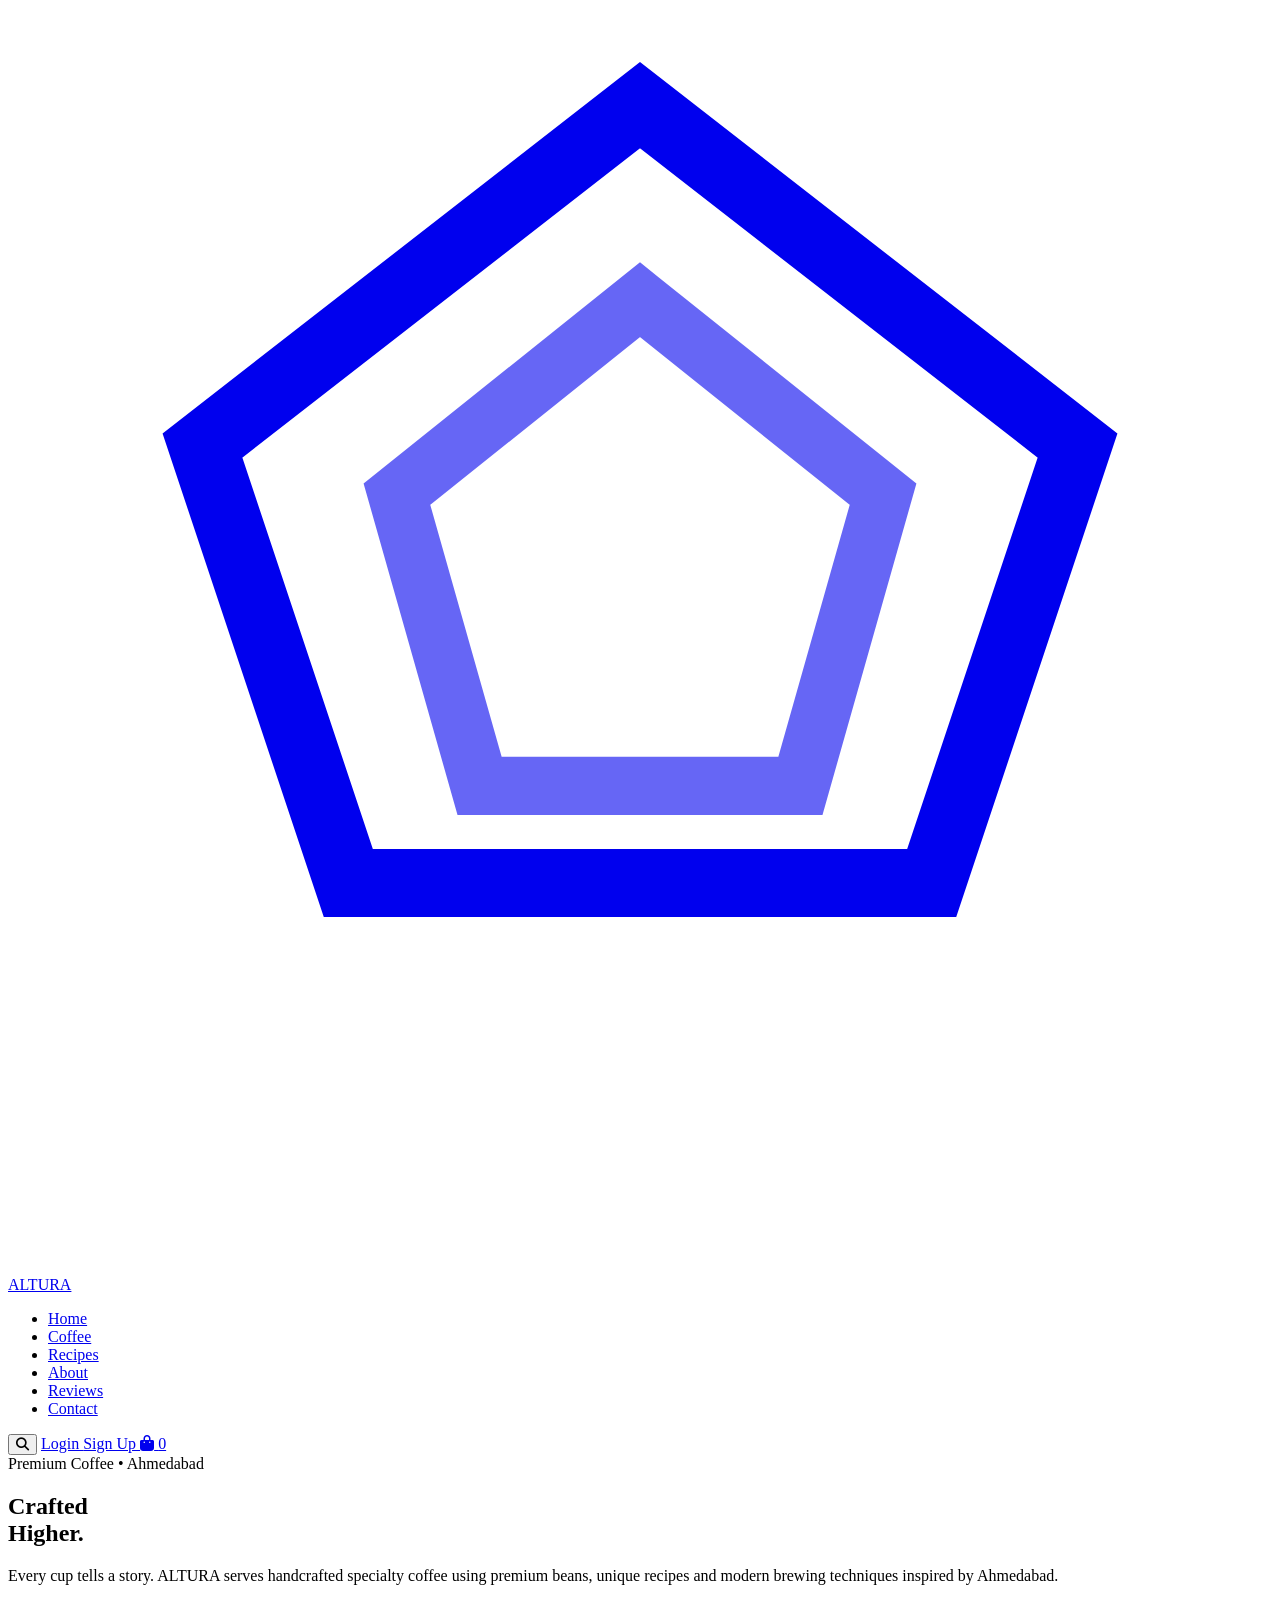
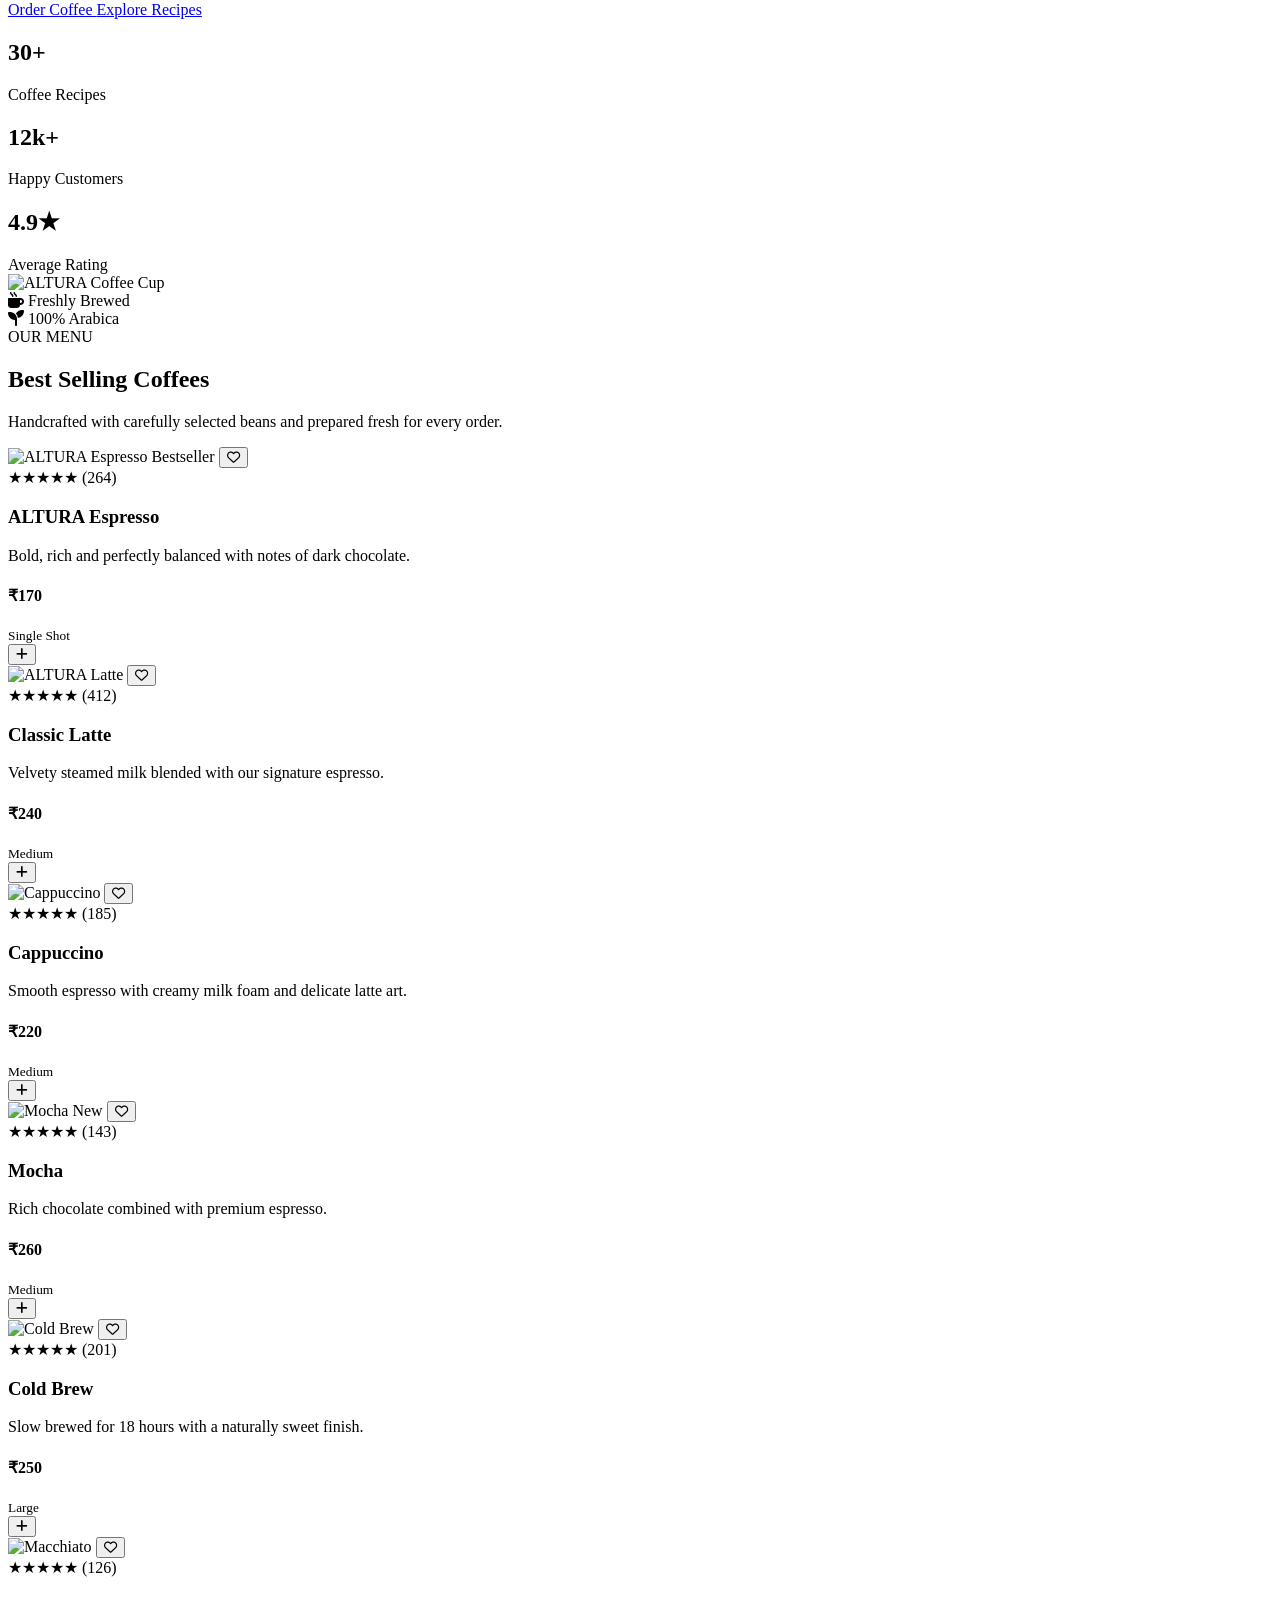
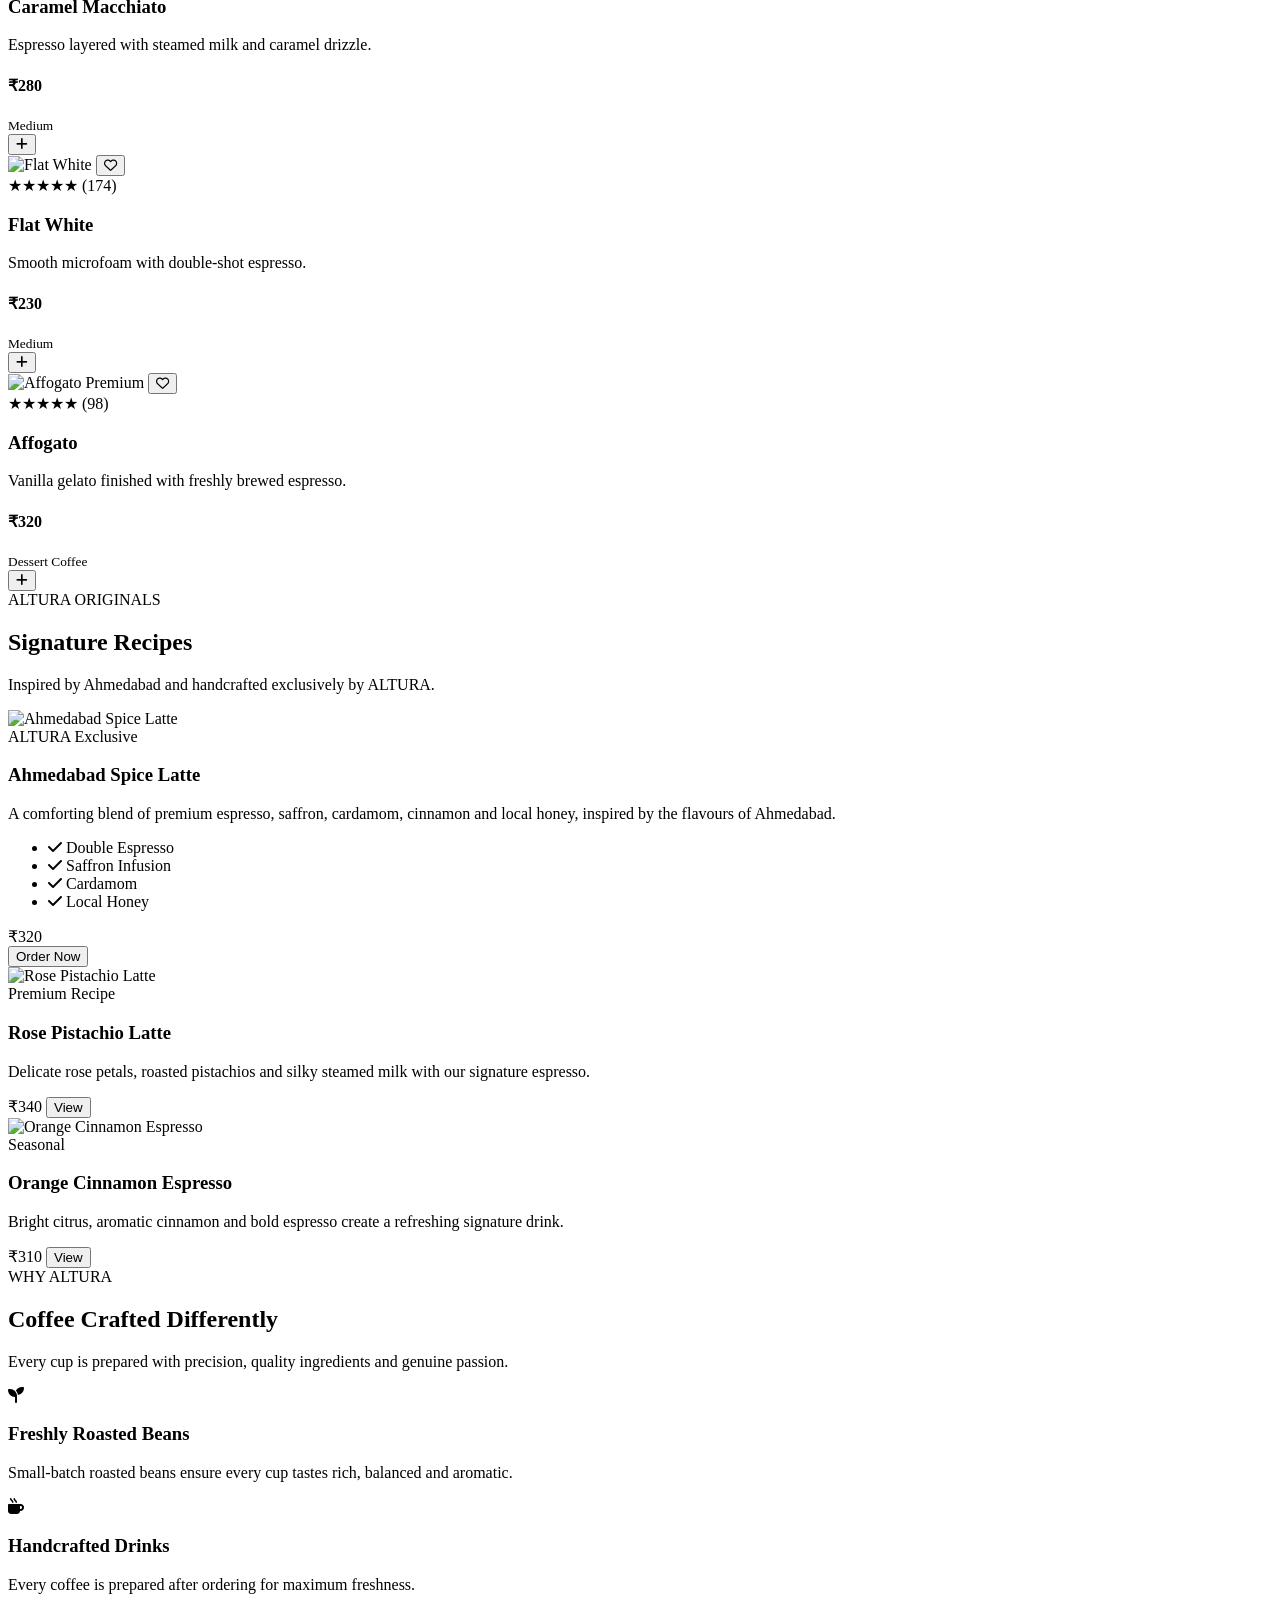
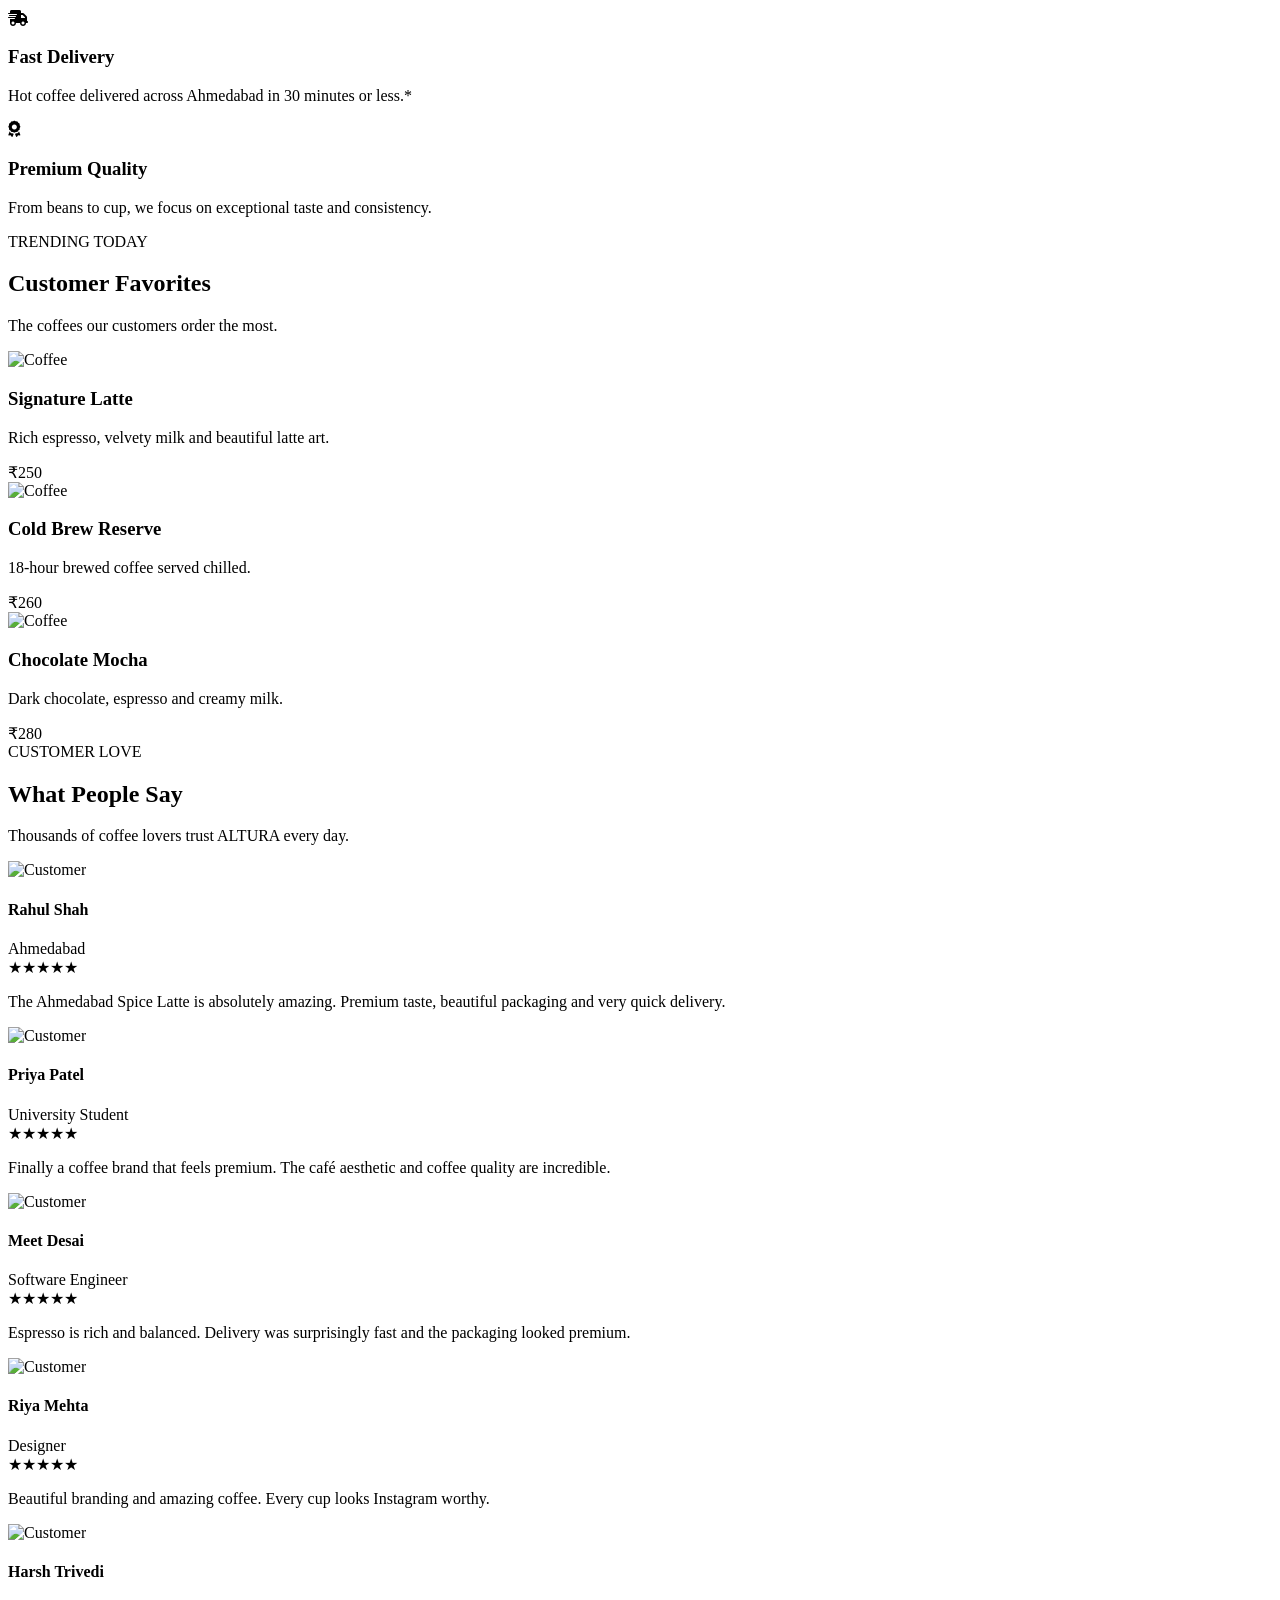
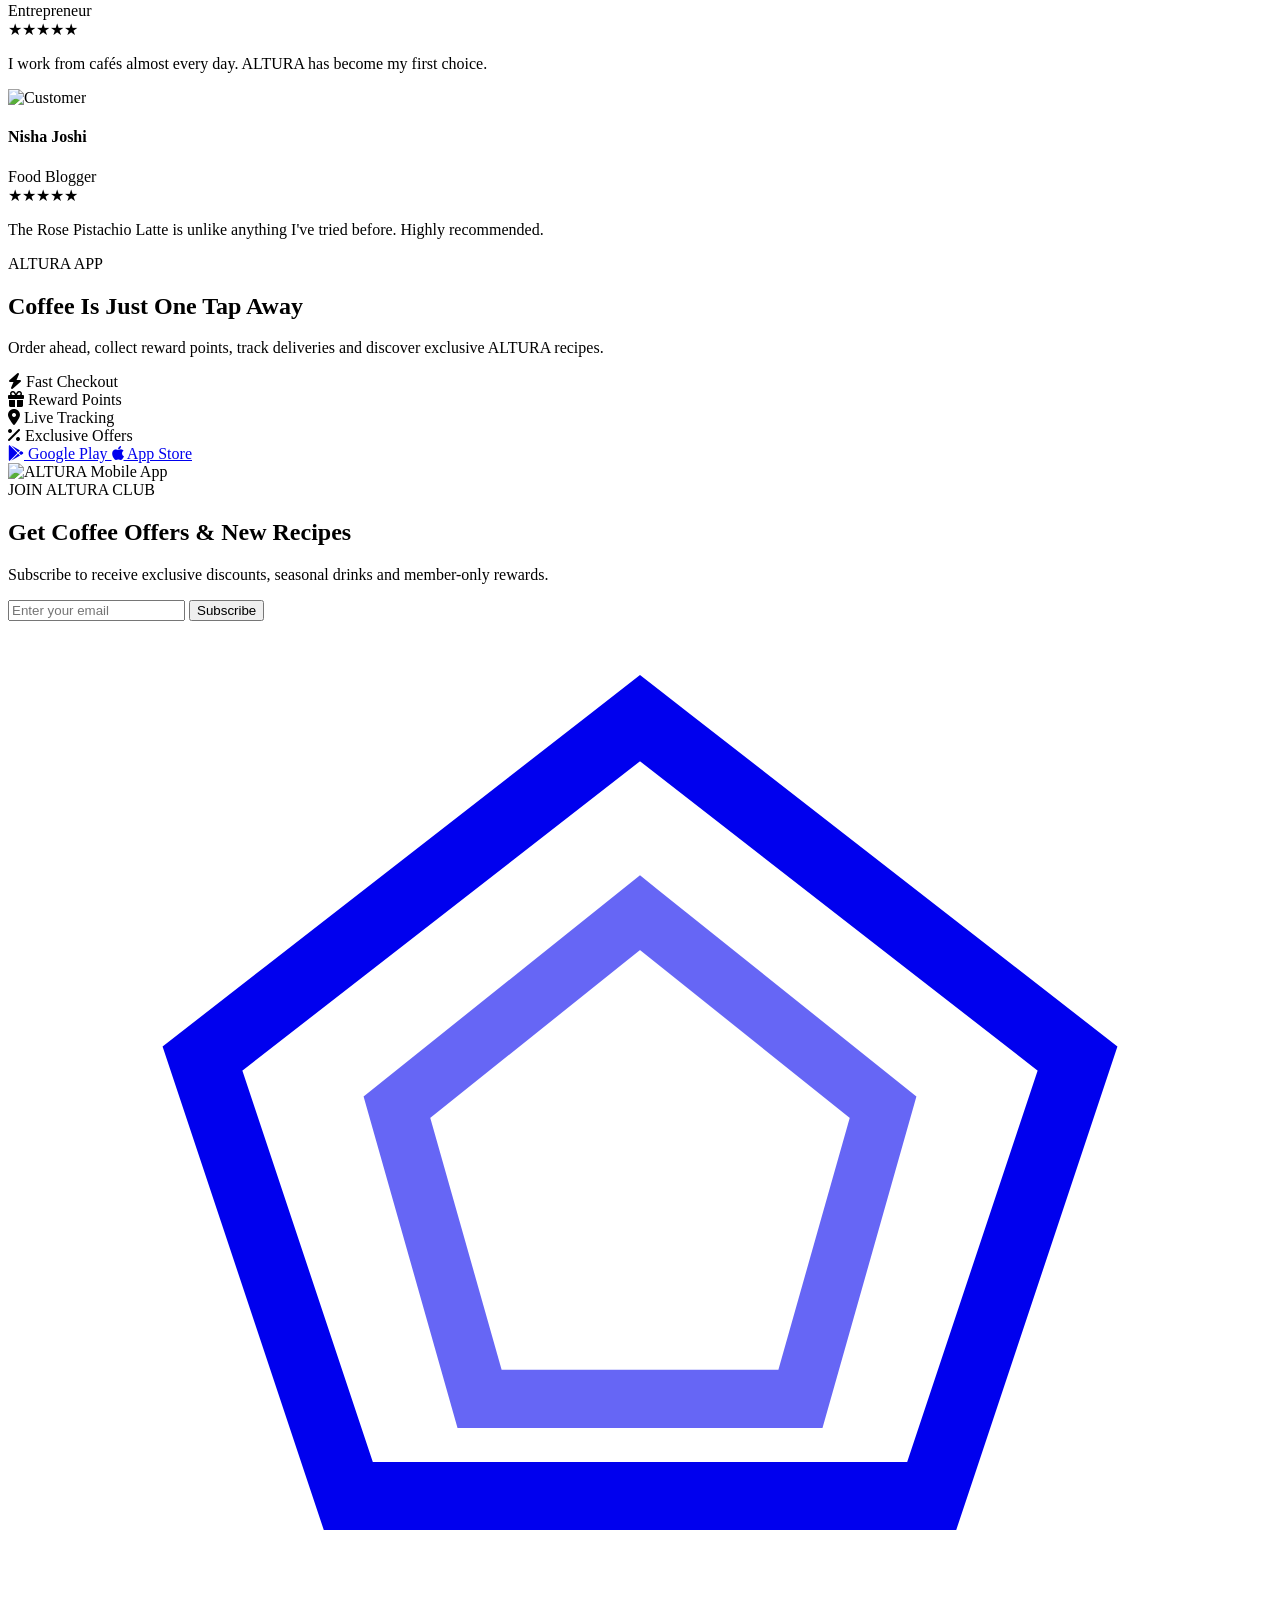
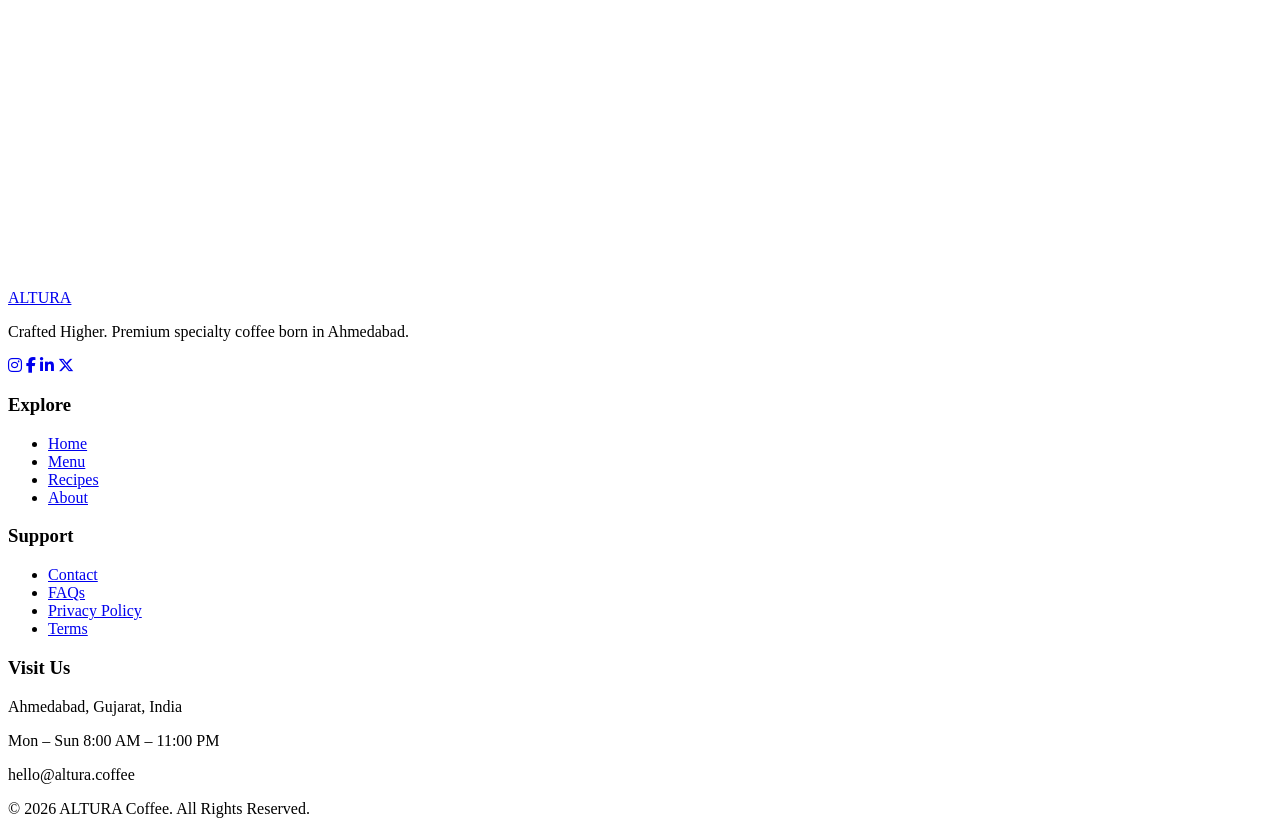
==== index.html @ ae4feffc "Create index.html" ====
<!DOCTYPE html>
<html lang="en">

<head>
    <meta charset="UTF-8">
    <meta name="viewport" content="width=device-width, initial-scale=1.0">

    <title>ALTURA Coffee | Crafted Higher</title>

    <meta name="description"
        content="ALTURA Coffee - Premium specialty coffee crafted in Ahmedabad. Order Espresso, Latte, Cappuccino and our signature recipes.">

    <link rel="stylesheet" href="css/style.css">

    <link rel="preconnect" href="https://fonts.googleapis.com">
    <link rel="preconnect" href="https://fonts.gstatic.com" crossorigin>

    <link href="https://fonts.googleapis.com/css2?family=Inter:wght@300;400;500;600;700;800&family=Playfair+Display:wght@500;600;700;800&display=swap"
        rel="stylesheet">

    <link rel="stylesheet"
        href="https://cdnjs.cloudflare.com/ajax/libs/font-awesome/6.7.1/css/all.min.css">

</head>

<body>

    <!-- ================= NAVBAR ================= -->

    <header class="header">

        <nav class="navbar container">

            <a href="#" class="logo">

                <svg viewBox="0 0 26 26" fill="none">
                    <path d="M13 2 L22 9 L19 18 L7 18 L4 9 Z" stroke="currentColor" stroke-width="1.4"></path>
                    <path d="M13 6 L18 10 L16.3 16 L9.7 16 L8 10 Z" stroke="currentColor" stroke-width="1.2"
                        opacity="0.6"></path>
                </svg>

                <span>ALTURA</span>

            </a>

            <ul class="nav-links">

                <li><a href="#">Home</a></li>
                <li><a href="menu.html">Coffee</a></li>
                <li><a href="#recipes">Recipes</a></li>
                <li><a href="about.html">About</a></li>
                <li><a href="review.html">Reviews</a></li>
                <li><a href="contact.html">Contact</a></li>

            </ul>

            <div class="nav-right">

                <button class="icon-btn">
                    <i class="fa-solid fa-magnifying-glass"></i>
                </button>

                <a href="login.html" class="login-btn">
                    Login
                </a>

                <a href="signup.html" class="signup-btn">
                    Sign Up
                </a>

                <a href="cart.html" class="cart-btn">

                    <i class="fa-solid fa-bag-shopping"></i>

                    <span id="cart-count">0</span>

                </a>

            </div>

        </nav>

    </header>

    <!-- ================= HERO ================= -->

    <section class="hero">

        <div class="container hero-wrapper">

            <div class="hero-content">

                <span class="hero-tag">
                    Premium Coffee • Ahmedabad
                </span>

                <h1>

                    Crafted
                    <br>
                    Higher.

                </h1>

                <p>

                    Every cup tells a story.

                    ALTURA serves handcrafted specialty coffee using
                    premium beans, unique recipes and modern brewing
                    techniques inspired by Ahmedabad.

                </p>

                <div class="hero-buttons">

                    <a href="#coffee" class="primary-btn">

                        Order Coffee

                    </a>

                    <a href="#recipes" class="secondary-btn">

                        Explore Recipes

                    </a>

                </div>

                <div class="hero-stats">

                    <div>

                        <h2>30+</h2>

                        <span>Coffee Recipes</span>

                    </div>

                    <div>

                        <h2>12k+</h2>

                        <span>Happy Customers</span>

                    </div>

                    <div>

                        <h2>4.9★</h2>

                        <span>Average Rating</span>

                    </div>

                </div>

            </div>

            <div class="hero-image">

                <div class="coffee-circle">

                    <img src="assets/images/hero-cup.png"
                        alt="ALTURA Coffee Cup">

                </div>

                <div class="floating-card card-one">

                    <i class="fa-solid fa-mug-hot"></i>

                    Freshly Brewed

                </div>

                <div class="floating-card card-two">

                    <i class="fa-solid fa-seedling"></i>

                    100% Arabica

                </div>

            </div>

        </div>

    </section>

    <!-- ================= FEATURED COFFEES ================= -->

    <section id="coffee" class="coffee-section">

        <div class="container">

            <div class="section-heading">

                <span>OUR MENU</span>

                <h2>

                    Best Selling Coffees

                </h2>

                <p>

                    Handcrafted with carefully selected beans and
                    prepared fresh for every order.

                </p>

            </div>

            <div class="coffee-grid">
                <!-- Coffee Card 1 -->

<article class="coffee-card">

    <div class="coffee-image">

        <img src="assets/images/espresso.png" alt="ALTURA Espresso">

        <span class="badge">
            Bestseller
        </span>

        <button class="wishlist">

            <i class="fa-regular fa-heart"></i>

        </button>

    </div>

    <div class="coffee-content">

        <div class="coffee-rating">

            ★★★★★

            <span>(264)</span>

        </div>

        <h3>ALTURA Espresso</h3>

        <p>

            Bold, rich and perfectly balanced with
            notes of dark chocolate.

        </p>

        <div class="coffee-bottom">

            <div>

                <h4>₹170</h4>

                <small>Single Shot</small>

            </div>

            <button class="add-cart">

                <i class="fa-solid fa-plus"></i>

            </button>

        </div>

    </div>

</article>

<!-- Coffee Card 2 -->

<article class="coffee-card">

    <div class="coffee-image">

        <img src="assets/images/latte.png" alt="ALTURA Latte">

        <button class="wishlist">

            <i class="fa-regular fa-heart"></i>

        </button>

    </div>

    <div class="coffee-content">

        <div class="coffee-rating">

            ★★★★★

            <span>(412)</span>

        </div>

        <h3>Classic Latte</h3>

        <p>

            Velvety steamed milk blended
            with our signature espresso.

        </p>

        <div class="coffee-bottom">

            <div>

                <h4>₹240</h4>

                <small>Medium</small>

            </div>

            <button class="add-cart">

                <i class="fa-solid fa-plus"></i>

            </button>

        </div>

    </div>

</article>

<!-- Coffee Card 3 -->

<article class="coffee-card">

    <div class="coffee-image">

        <img src="assets/images/cappuccino.png" alt="Cappuccino">

        <button class="wishlist">

            <i class="fa-regular fa-heart"></i>

        </button>

    </div>

    <div class="coffee-content">

        <div class="coffee-rating">

            ★★★★★

            <span>(185)</span>

        </div>

        <h3>Cappuccino</h3>

        <p>

            Smooth espresso with creamy milk
            foam and delicate latte art.

        </p>

        <div class="coffee-bottom">

            <div>

                <h4>₹220</h4>

                <small>Medium</small>

            </div>

            <button class="add-cart">

                <i class="fa-solid fa-plus"></i>

            </button>

        </div>

    </div>

</article>

<!-- Coffee Card 4 -->

<article class="coffee-card">

    <div class="coffee-image">

        <img src="assets/images/mocha.png" alt="Mocha">

        <span class="badge new">
            New
        </span>

        <button class="wishlist">

            <i class="fa-regular fa-heart"></i>

        </button>

    </div>

    <div class="coffee-content">

        <div class="coffee-rating">

            ★★★★★

            <span>(143)</span>

        </div>

        <h3>Mocha</h3>

        <p>

            Rich chocolate combined
            with premium espresso.

        </p>

        <div class="coffee-bottom">

            <div>

                <h4>₹260</h4>

                <small>Medium</small>

            </div>

            <button class="add-cart">

                <i class="fa-solid fa-plus"></i>

            </button>

        </div>

    </div>

</article>

<!-- Coffee Card 5 -->

<article class="coffee-card">

    <div class="coffee-image">

        <img src="assets/images/coldbrew.png" alt="Cold Brew">

        <button class="wishlist">

            <i class="fa-regular fa-heart"></i>

        </button>

    </div>

    <div class="coffee-content">

        <div class="coffee-rating">

            ★★★★★

            <span>(201)</span>

        </div>

        <h3>Cold Brew</h3>

        <p>

            Slow brewed for 18 hours
            with a naturally sweet finish.

        </p>

        <div class="coffee-bottom">

            <div>

                <h4>₹250</h4>

                <small>Large</small>

            </div>

            <button class="add-cart">

                <i class="fa-solid fa-plus"></i>

            </button>

        </div>

    </div>

</article>

<!-- Coffee Card 6 -->

<article class="coffee-card">

    <div class="coffee-image">

        <img src="assets/images/macchiato.png" alt="Macchiato">

        <button class="wishlist">

            <i class="fa-regular fa-heart"></i>

        </button>

    </div>

    <div class="coffee-content">

        <div class="coffee-rating">

            ★★★★★

            <span>(126)</span>

        </div>

        <h3>Caramel Macchiato</h3>

        <p>

            Espresso layered with
            steamed milk and caramel drizzle.

        </p>

        <div class="coffee-bottom">

            <div>

                <h4>₹280</h4>

                <small>Medium</small>

            </div>

            <button class="add-cart">

                <i class="fa-solid fa-plus"></i>

            </button>

        </div>

    </div>

</article>

<!-- Coffee Card 7 -->

<article class="coffee-card">

    <div class="coffee-image">

        <img src="assets/images/flatwhite.png" alt="Flat White">

        <button class="wishlist">

            <i class="fa-regular fa-heart"></i>

        </button>

    </div>

    <div class="coffee-content">

        <div class="coffee-rating">

            ★★★★★

            <span>(174)</span>

        </div>

        <h3>Flat White</h3>

        <p>

            Smooth microfoam with
            double-shot espresso.

        </p>

        <div class="coffee-bottom">

            <div>

                <h4>₹230</h4>

                <small>Medium</small>

            </div>

            <button class="add-cart">

                <i class="fa-solid fa-plus"></i>

            </button>

        </div>

    </div>

</article>

<!-- Coffee Card 8 -->

<article class="coffee-card">

    <div class="coffee-image">

        <img src="assets/images/affogato.png" alt="Affogato">

        <span class="badge">
            Premium
        </span>

        <button class="wishlist">

            <i class="fa-regular fa-heart"></i>

        </button>

    </div>

    <div class="coffee-content">

        <div class="coffee-rating">

            ★★★★★

            <span>(98)</span>

        </div>

        <h3>Affogato</h3>

        <p>

            Vanilla gelato finished
            with freshly brewed espresso.

        </p>

        <div class="coffee-bottom">

            <div>

                <h4>₹320</h4>

                <small>Dessert Coffee</small>

            </div>

            <button class="add-cart">

                <i class="fa-solid fa-plus"></i>

            </button>

        </div>

    </div>

</article>

</div>

</div>

</section>

<!-- ================= SIGNATURE RECIPES ================= -->

<section class="signature-section" id="recipes">

    <div class="container">

        <div class="section-heading">

            <span>ALTURA ORIGINALS</span>

            <h2>

                Signature Recipes

            </h2>

            <p>

                Inspired by Ahmedabad and handcrafted exclusively by ALTURA.

            </p>

        </div>

        <div class="signature-grid">
            <!-- Recipe Card 1 -->

<article class="signature-card featured">

    <div class="recipe-image">

        <img src="assets/images/ahmedabad-spice-latte.png"
             alt="Ahmedabad Spice Latte">

    </div>

    <div class="recipe-content">

        <span class="recipe-tag">
            ALTURA Exclusive
        </span>

        <h3>Ahmedabad Spice Latte</h3>

        <p>

            A comforting blend of premium espresso,
            saffron, cardamom, cinnamon and local honey,
            inspired by the flavours of Ahmedabad.

        </p>

        <ul class="ingredients">

            <li><i class="fa-solid fa-check"></i> Double Espresso</li>
            <li><i class="fa-solid fa-check"></i> Saffron Infusion</li>
            <li><i class="fa-solid fa-check"></i> Cardamom</li>
            <li><i class="fa-solid fa-check"></i> Local Honey</li>

        </ul>

        <div class="recipe-footer">

            <div>

                <span class="price">₹320</span>

            </div>

            <button class="primary-btn">

                Order Now

            </button>

        </div>

    </div>

</article>

<!-- Recipe Card 2 -->

<article class="signature-card">

    <div class="recipe-image">

        <img src="assets/images/rose-pistachio-latte.png"
             alt="Rose Pistachio Latte">

    </div>

    <div class="recipe-content">

        <span class="recipe-tag">
            Premium Recipe
        </span>

        <h3>Rose Pistachio Latte</h3>

        <p>

            Delicate rose petals,
            roasted pistachios and silky steamed milk
            with our signature espresso.

        </p>

        <div class="recipe-footer">

            <span class="price">
                ₹340
            </span>

            <button class="outline-btn">

                View

            </button>

        </div>

    </div>

</article>

<!-- Recipe Card 3 -->

<article class="signature-card">

    <div class="recipe-image">

        <img src="assets/images/orange-cinnamon-espresso.png"
             alt="Orange Cinnamon Espresso">

    </div>

    <div class="recipe-content">

        <span class="recipe-tag">
            Seasonal
        </span>

        <h3>Orange Cinnamon Espresso</h3>

        <p>

            Bright citrus,
            aromatic cinnamon
            and bold espresso create
            a refreshing signature drink.

        </p>

        <div class="recipe-footer">

            <span class="price">

                ₹310

            </span>

            <button class="outline-btn">

                View

            </button>

        </div>

    </div>

</article>

</div>

</div>

</section>

<!-- ================= WHY ALTURA ================= -->

<section class="why-altura">

<div class="container">

<div class="section-heading">

<span>

WHY ALTURA

</span>

<h2>

Coffee Crafted Differently

</h2>

<p>

Every cup is prepared with precision,
quality ingredients and genuine passion.

</p>

</div>

<div class="feature-grid">

<article class="feature-card">

<div class="feature-icon">

<i class="fa-solid fa-seedling"></i>

</div>

<h3>

Freshly Roasted Beans

</h3>

<p>

Small-batch roasted beans
ensure every cup tastes rich,
balanced and aromatic.

</p>

</article>

<article class="feature-card">

<div class="feature-icon">

<i class="fa-solid fa-mug-hot"></i>

</div>

<h3>

Handcrafted Drinks

</h3>

<p>

Every coffee is prepared
after ordering for
maximum freshness.

</p>

</article>

<article class="feature-card">

<div class="feature-icon">

<i class="fa-solid fa-truck-fast"></i>

</div>

<h3>

Fast Delivery

</h3>

<p>

Hot coffee delivered across
Ahmedabad in
30 minutes or less.*

</p>

</article>

<article class="feature-card">

<div class="feature-icon">

<i class="fa-solid fa-award"></i>

</div>

<h3>

Premium Quality

</h3>

<p>

From beans to cup,
we focus on exceptional
taste and consistency.

</p>

</article>

</div>

</div>

</section>

<!-- ================= POPULAR TODAY ================= -->

<section class="popular-section">

<div class="container">

<div class="section-heading">

<span>

TRENDING TODAY

</span>

<h2>

Customer Favorites

</h2>

<p>

The coffees our customers
order the most.

</p>

</div>

<div class="popular-grid">

<article class="popular-card">

<img src="assets/images/popular1.png"
alt="Coffee">

<div>

<h3>

Signature Latte

</h3>

<p>

Rich espresso,
velvety milk and
beautiful latte art.

</p>

</div>

<span>

₹250

</span>

</article>

<article class="popular-card">

<img src="assets/images/popular2.png"
alt="Coffee">

<div>

<h3>

Cold Brew Reserve

</h3>

<p>

18-hour brewed coffee
served chilled.

</p>

</div>

<span>

₹260

</span>

</article>

<article class="popular-card">

<img src="assets/images/popular3.png"
alt="Coffee">

<div>

<h3>

Chocolate Mocha

</h3>

<p>

Dark chocolate,
espresso and creamy milk.

</p>

</div>

<span>

₹280

</span>

</article>

</div>

</div>

</section>

<!-- ================= REVIEWS ================= -->

<section class="reviews-section" id="reviews">

<div class="container">

<div class="section-heading">

<span>

CUSTOMER LOVE

</span>

<h2>

What People Say

</h2>

<p>

Thousands of coffee lovers
trust ALTURA every day.

</p>

</div>

<div class="review-grid">
    <!-- Review 1 -->

<article class="review-card">

    <div class="review-top">

        <img src="assets/images/user1.png" alt="Customer">

        <div>

            <h4>Rahul Shah</h4>
            <span>Ahmedabad</span>

        </div>

    </div>

    <div class="stars">
        ★★★★★
    </div>

    <p>

        The Ahmedabad Spice Latte is absolutely
        amazing. Premium taste, beautiful packaging
        and very quick delivery.

    </p>

</article>

<!-- Review 2 -->

<article class="review-card">

    <div class="review-top">

        <img src="assets/images/user2.png" alt="Customer">

        <div>

            <h4>Priya Patel</h4>
            <span>University Student</span>

        </div>

    </div>

    <div class="stars">
        ★★★★★
    </div>

    <p>

        Finally a coffee brand that feels premium.
        The café aesthetic and coffee quality are
        incredible.

    </p>

</article>

<!-- Review 3 -->

<article class="review-card">

    <div class="review-top">

        <img src="assets/images/user3.png" alt="Customer">

        <div>

            <h4>Meet Desai</h4>
            <span>Software Engineer</span>

        </div>

    </div>

    <div class="stars">
        ★★★★★
    </div>

    <p>

        Espresso is rich and balanced.
        Delivery was surprisingly fast
        and the packaging looked premium.

    </p>

</article>

<!-- Review 4 -->

<article class="review-card">

    <div class="review-top">

        <img src="assets/images/user4.png" alt="Customer">

        <div>

            <h4>Riya Mehta</h4>
            <span>Designer</span>

        </div>

    </div>

    <div class="stars">
        ★★★★★
    </div>

    <p>

        Beautiful branding and amazing coffee.
        Every cup looks Instagram worthy.

    </p>

</article>

<!-- Review 5 -->

<article class="review-card">

    <div class="review-top">

        <img src="assets/images/user5.png" alt="Customer">

        <div>

            <h4>Harsh Trivedi</h4>
            <span>Entrepreneur</span>

        </div>

    </div>

    <div class="stars">
        ★★★★★
    </div>

    <p>

        I work from cafés almost every day.
        ALTURA has become my first choice.

    </p>

</article>

<!-- Review 6 -->

<article class="review-card">

    <div class="review-top">

        <img src="assets/images/user6.png" alt="Customer">

        <div>

            <h4>Nisha Joshi</h4>
            <span>Food Blogger</span>

        </div>

    </div>

    <div class="stars">
        ★★★★★
    </div>

    <p>

        The Rose Pistachio Latte is unlike
        anything I've tried before.
        Highly recommended.

    </p>

</article>

</div>

</div>

</section>

<!-- ================= MOBILE APP ================= -->

<section class="app-section">

<div class="container app-wrapper">

<div class="app-content">

<span>

ALTURA APP

</span>

<h2>

Coffee Is Just
One Tap Away

</h2>

<p>

Order ahead, collect reward points,
track deliveries and discover exclusive
ALTURA recipes.

</p>

<div class="app-features">

<div>

<i class="fa-solid fa-bolt"></i>

Fast Checkout

</div>

<div>

<i class="fa-solid fa-gift"></i>

Reward Points

</div>

<div>

<i class="fa-solid fa-location-dot"></i>

Live Tracking

</div>

<div>

<i class="fa-solid fa-percent"></i>

Exclusive Offers

</div>

</div>

<div class="store-buttons">

<a href="#">

<i class="fa-brands fa-google-play"></i>

Google Play

</a>

<a href="#">

<i class="fa-brands fa-apple"></i>

App Store

</a>

</div>

</div>

<div class="app-image">

<img src="assets/images/mobile-app.png"
alt="ALTURA Mobile App">

</div>

</div>

</section>

<!-- ================= NEWSLETTER ================= -->

<section class="newsletter">

<div class="container">

<div class="newsletter-box">

<span>

JOIN ALTURA CLUB

</span>

<h2>

Get Coffee Offers &
New Recipes

</h2>

<p>

Subscribe to receive exclusive discounts,
seasonal drinks and member-only rewards.

</p>

<form>

<input
type="email"
placeholder="Enter your email">

<button type="submit">

Subscribe

</button>

</form>

</div>

</div>

</section>

<!-- ================= FOOTER ================= -->

<footer id="contact">

<div class="container footer-grid">

<div>

<a href="#" class="logo footer-logo">

<svg viewBox="0 0 26 26" fill="none">
<path d="M13 2 L22 9 L19 18 L7 18 L4 9 Z"
stroke="currentColor"
stroke-width="1.4"/>
<path d="M13 6 L18 10 L16.3 16 L9.7 16 L8 10 Z"
stroke="currentColor"
stroke-width="1.2"
opacity=".6"/>
</svg>

<span>ALTURA</span>

</a>

<p>

Crafted Higher.

Premium specialty coffee
born in Ahmedabad.

</p>

<div class="social-links">

<a href="#"><i class="fa-brands fa-instagram"></i></a>
<a href="#"><i class="fa-brands fa-facebook-f"></i></a>
<a href="#"><i class="fa-brands fa-linkedin-in"></i></a>
<a href="#"><i class="fa-brands fa-x-twitter"></i></a>

</div>

</div>

<div>

<h3>

Explore

</h3>

<ul>

<li><a href="#">Home</a></li>
<li><a href="#">Menu</a></li>
<li><a href="#">Recipes</a></li>
<li><a href="#">About</a></li>

</ul>

</div>

<div>

<h3>

Support

</h3>

<ul>

<li><a href="#">Contact</a></li>
<li><a href="#">FAQs</a></li>
<li><a href="#">Privacy Policy</a></li>
<li><a href="#">Terms</a></li>

</ul>

</div>

<div>

<h3>

Visit Us

</h3>

<p>

Ahmedabad,
Gujarat,
India

</p>

<p>

Mon – Sun

8:00 AM – 11:00 PM

</p>

<p>

hello@altura.coffee

</p>

</div>

</div>

<div class="copyright">

<p>

© 2026 ALTURA Coffee.
All Rights Reserved.

</p>

</div>

</footer>

<script src="js/script.js"></script>

</body>

</html>
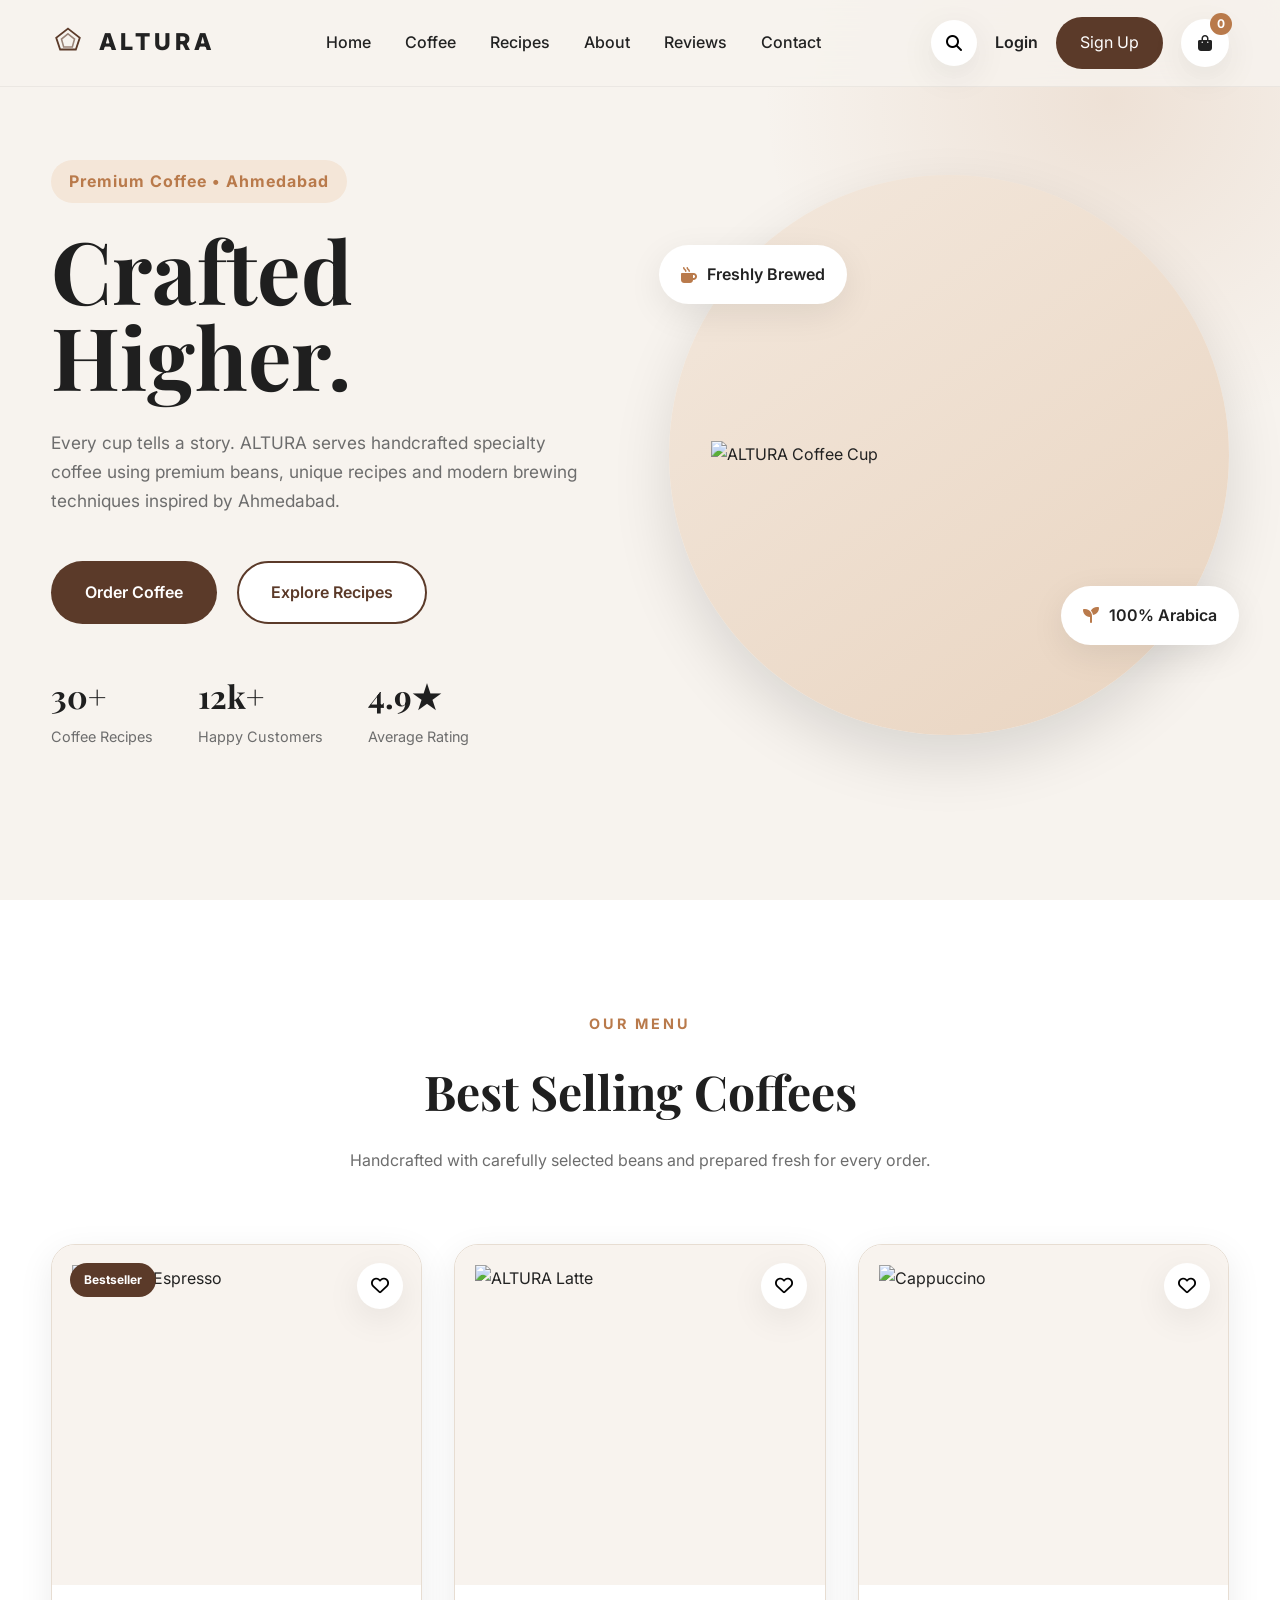
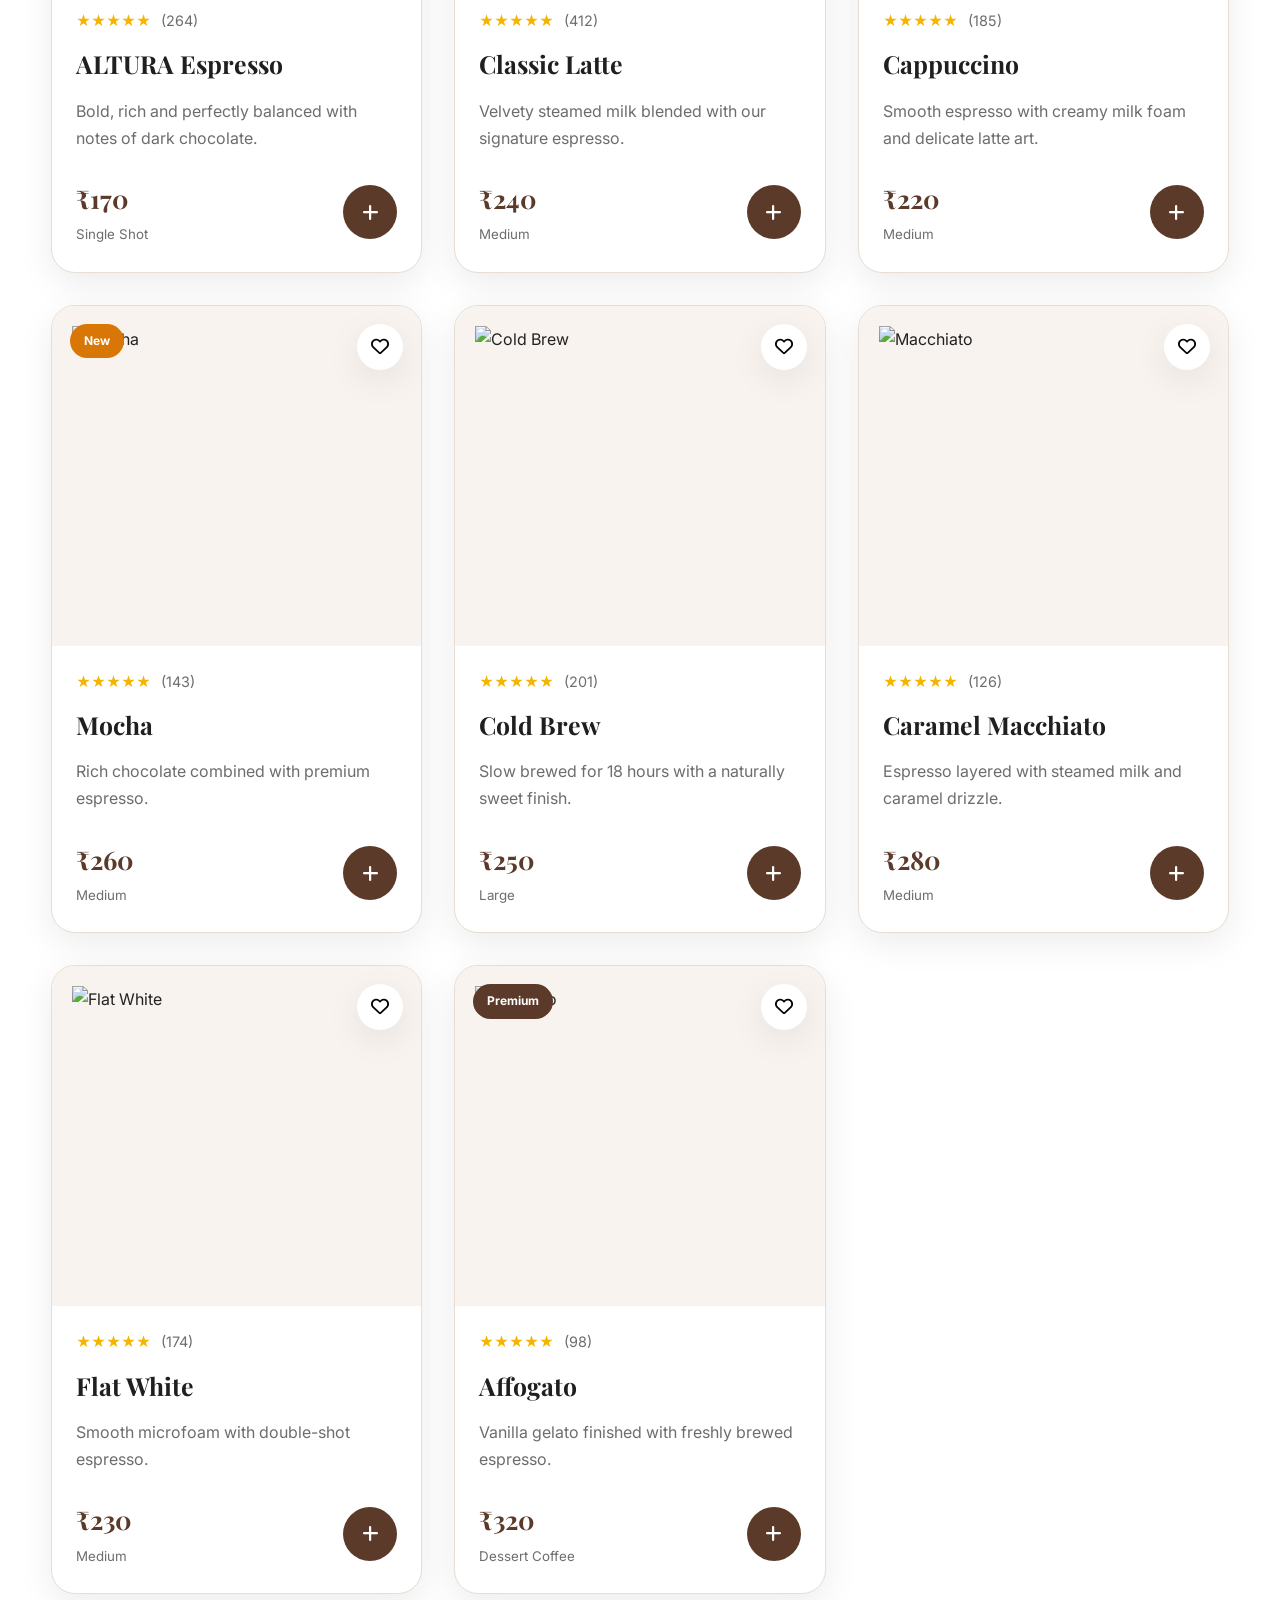
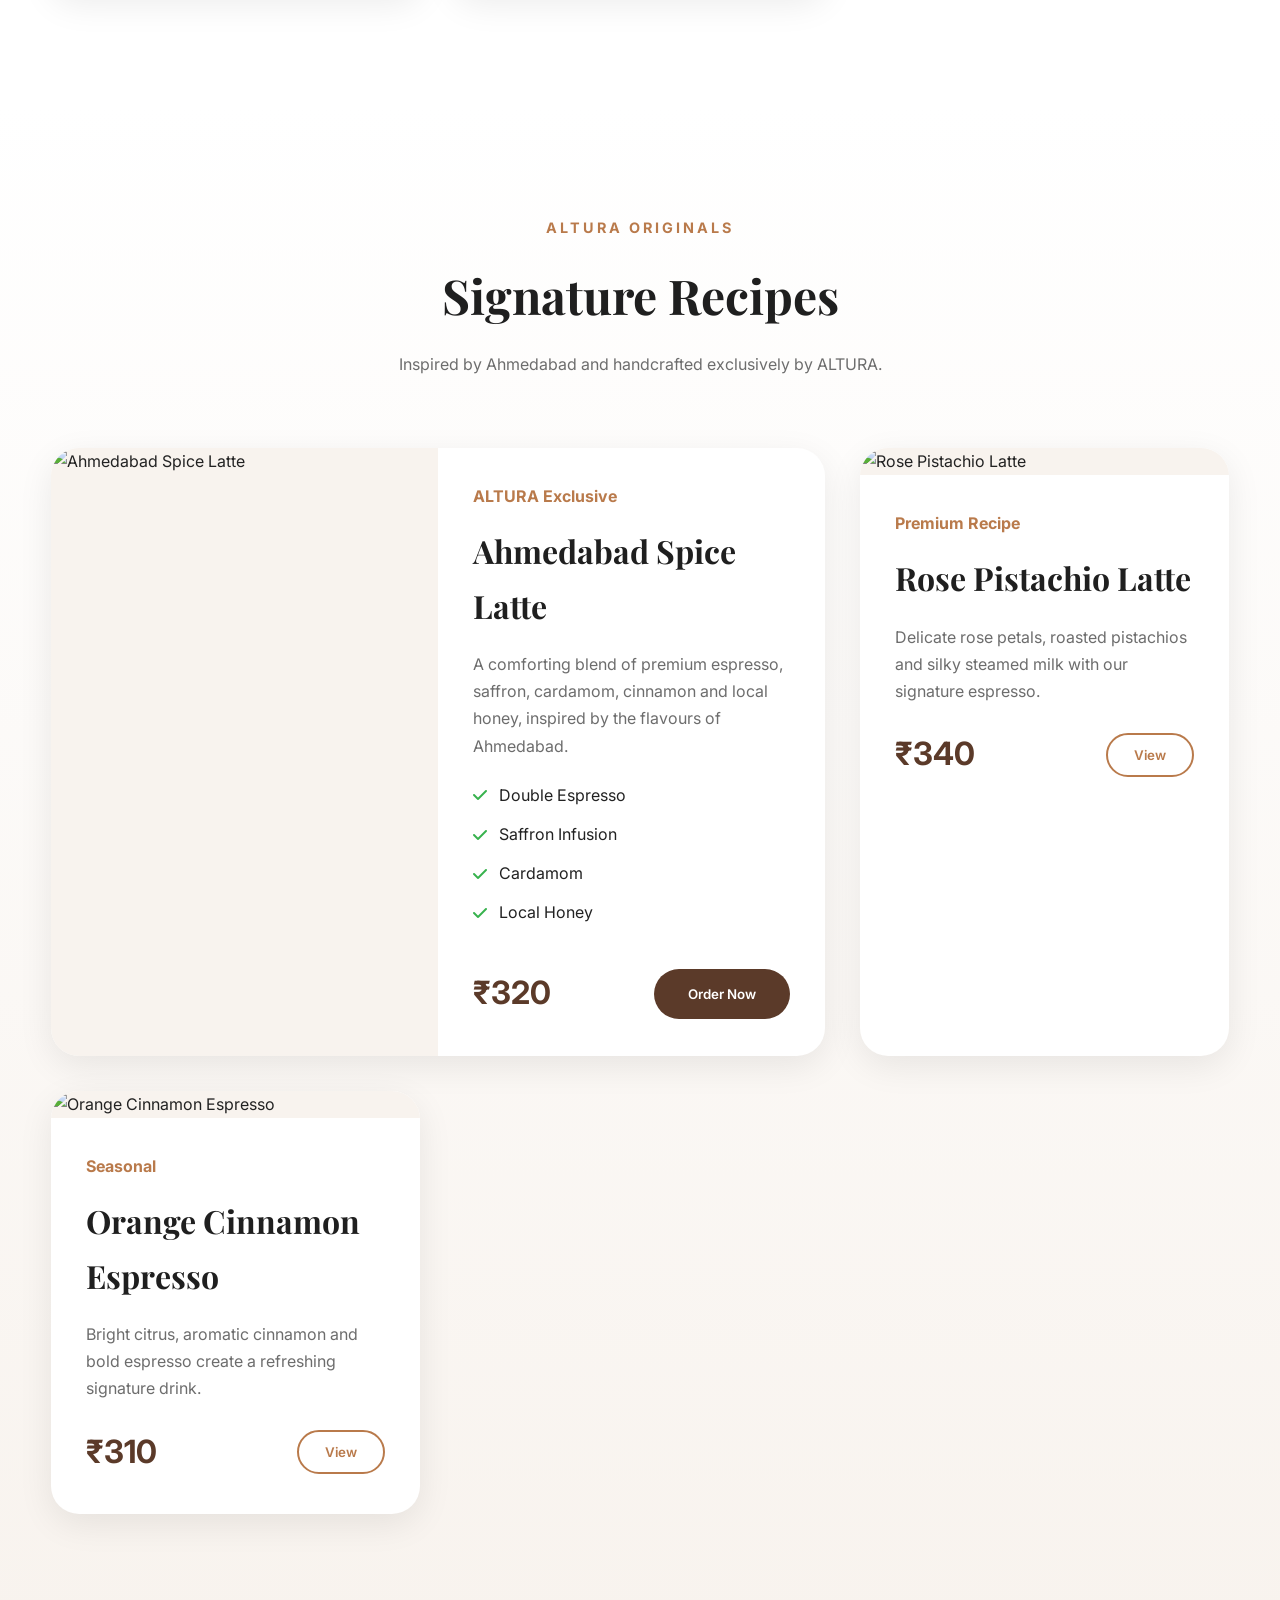
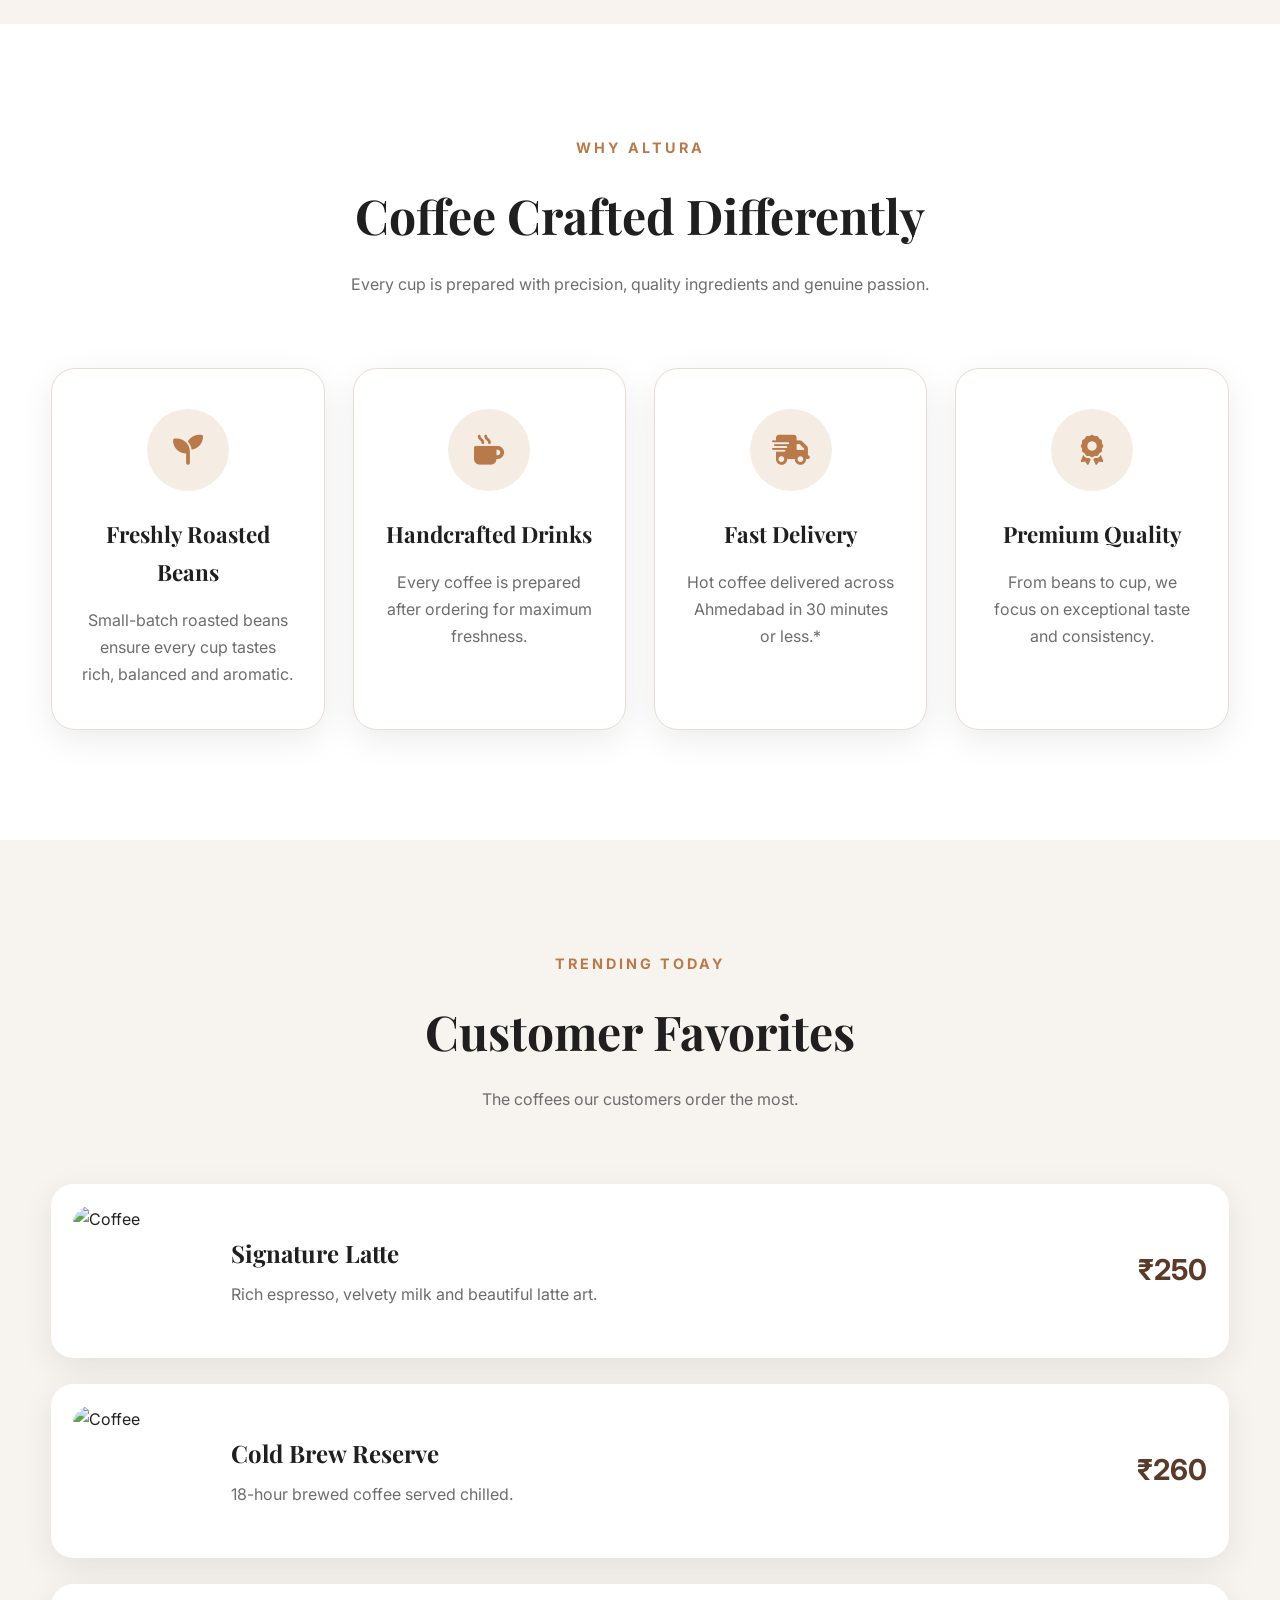
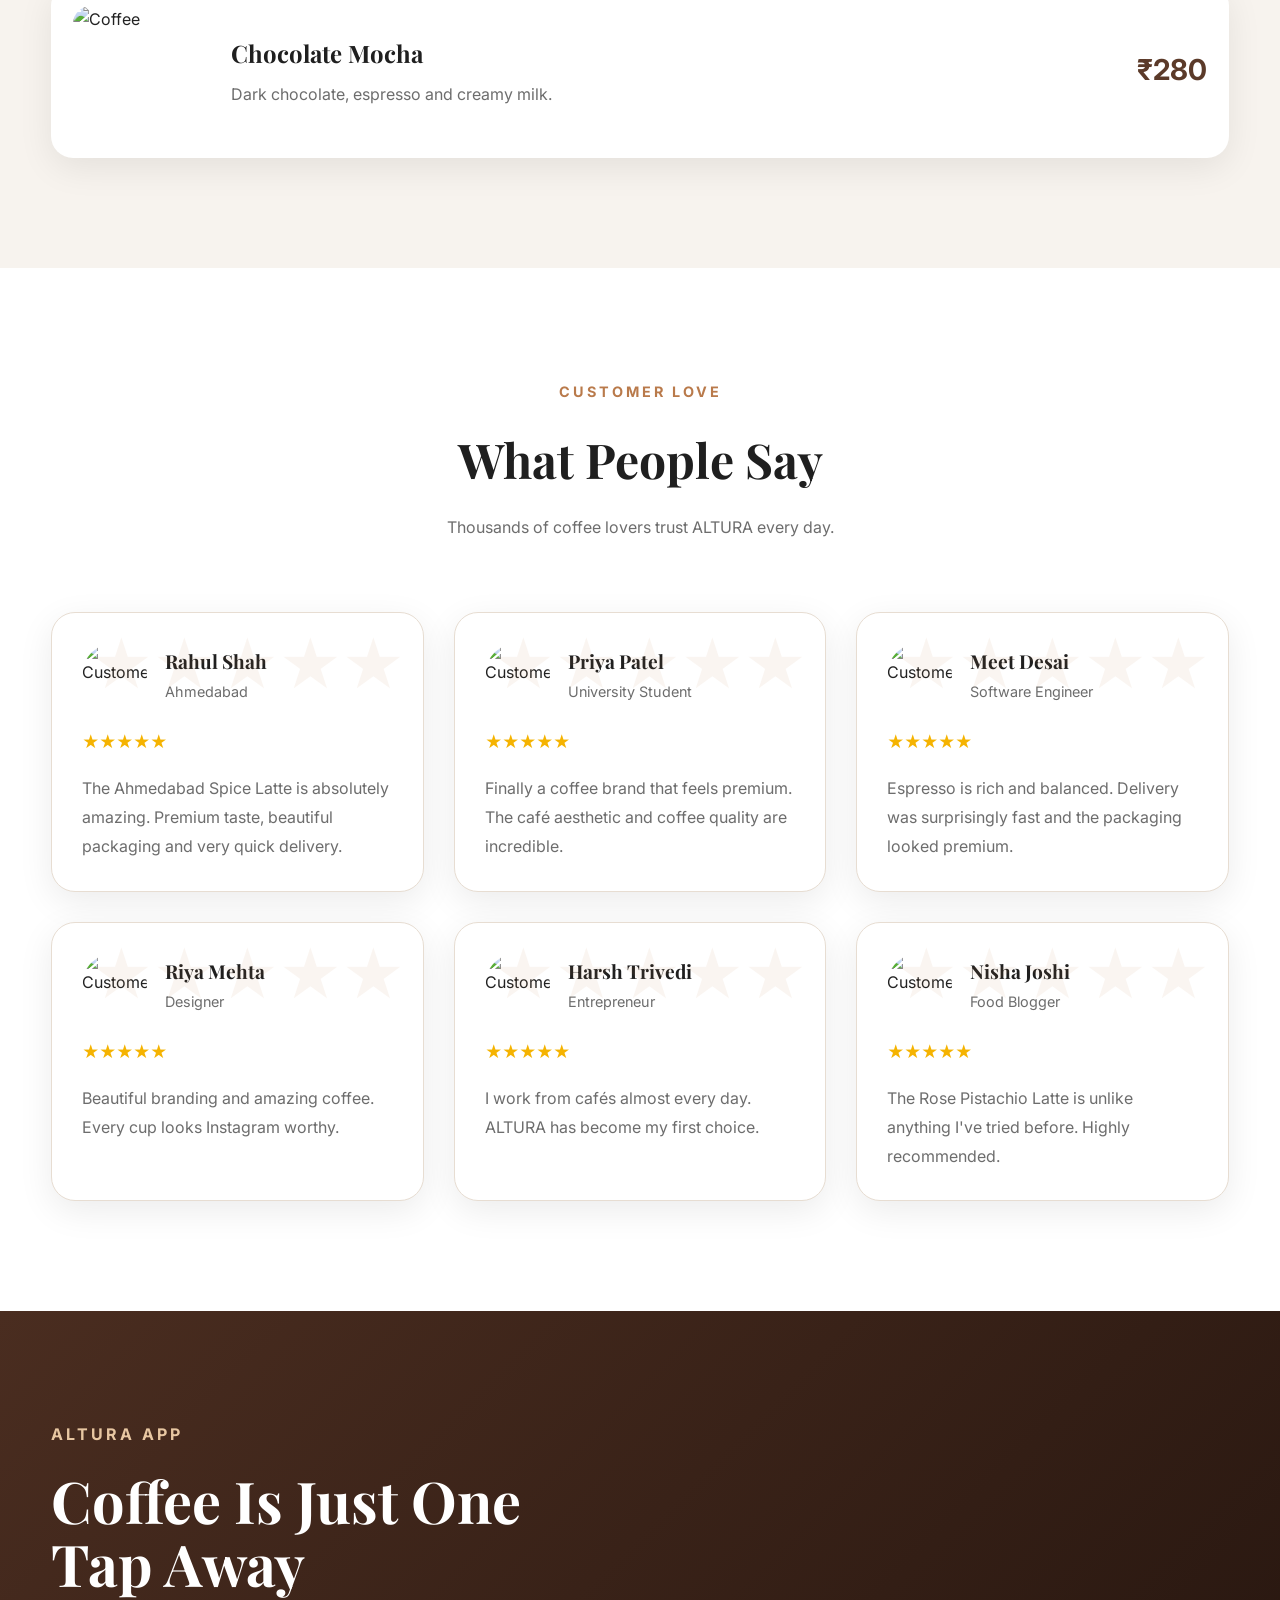
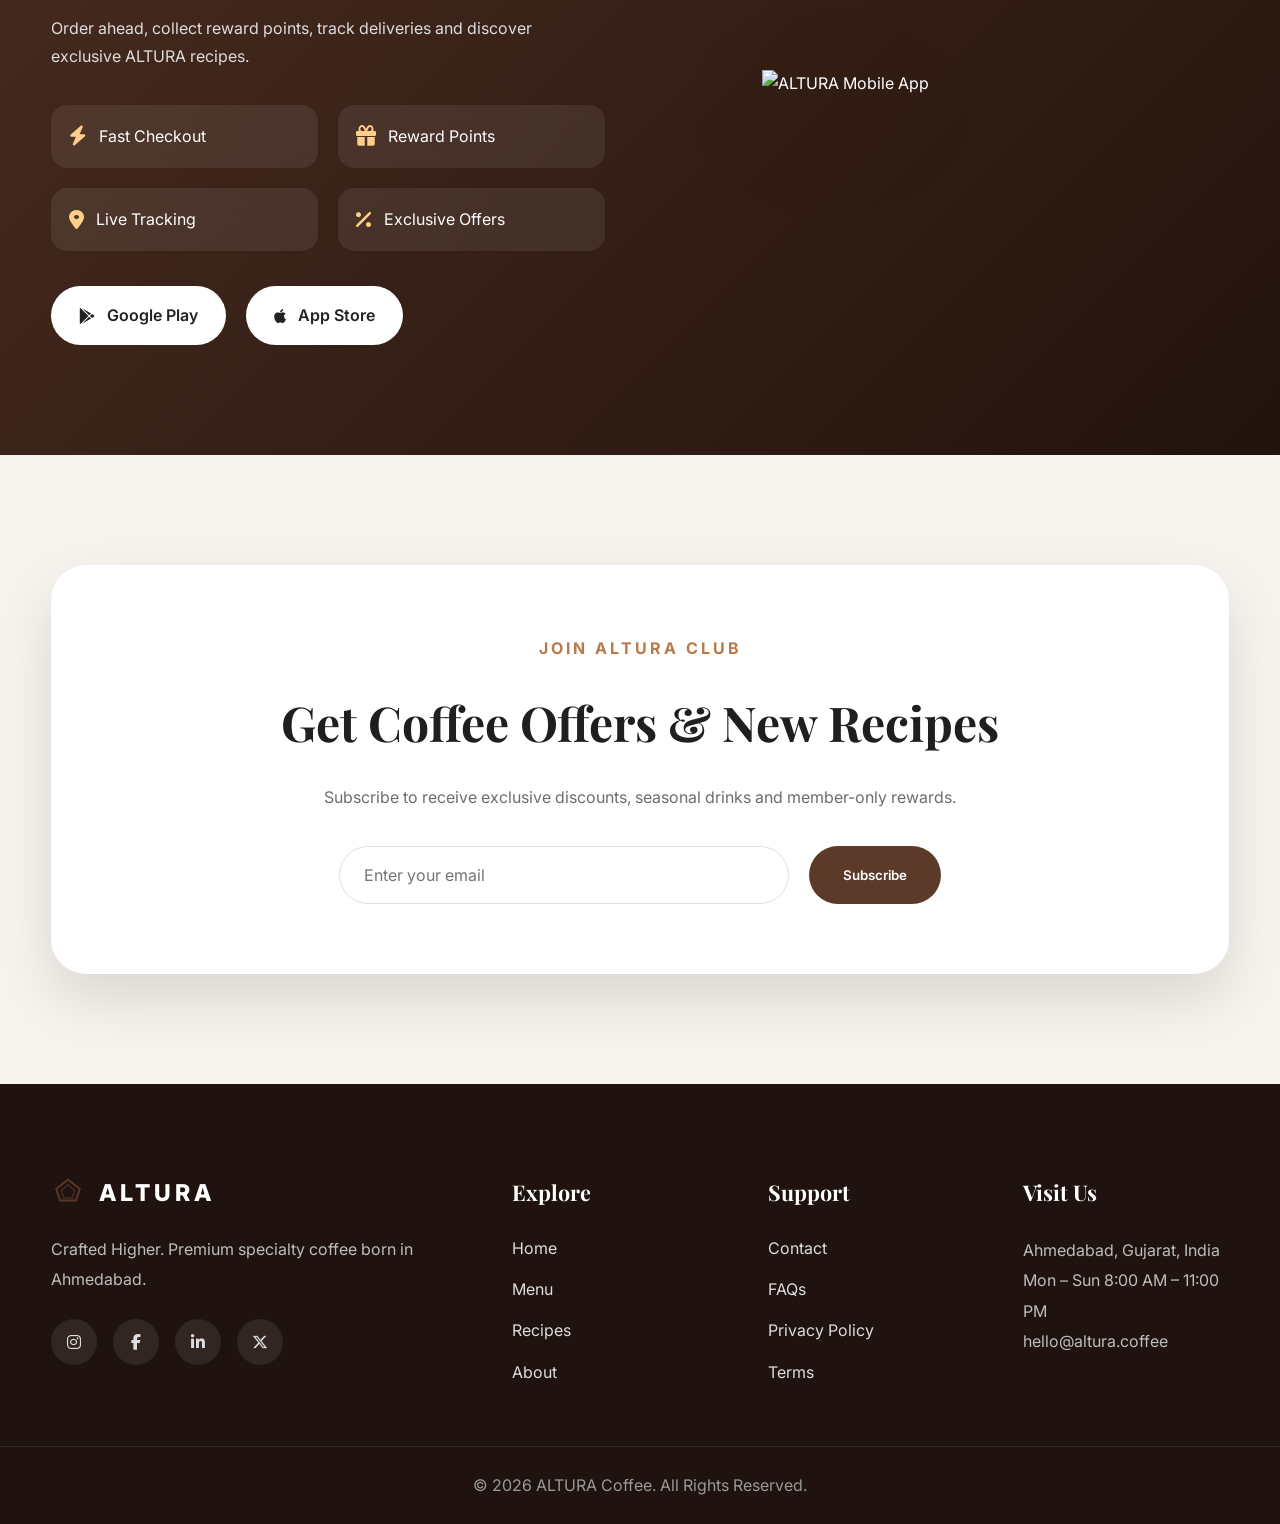
==== commit e443a644: "Update image paths to include leading slash" ====
--- a/index.html
+++ b/index.html
@@ -162,7 +162,7 @@
 
                 <div class="coffee-circle">
 
-                    <img src="assets/images/hero-cup.png"
+                    <img src="/assets/images/hero-cup.png"
                         alt="ALTURA Coffee Cup">
 
                 </div>
@@ -221,7 +221,7 @@
 
     <div class="coffee-image">
 
-        <img src="assets/images/espresso.png" alt="ALTURA Espresso">
+        <img src="/assets/images/espresso.png" alt="ALTURA Espresso">
 
         <span class="badge">
             Bestseller
@@ -282,7 +282,7 @@
 
     <div class="coffee-image">
 
-        <img src="assets/images/latte.png" alt="ALTURA Latte">
+        <img src="/assets/images/latte.png" alt="ALTURA Latte">
 
         <button class="wishlist">
 
@@ -339,7 +339,7 @@
 
     <div class="coffee-image">
 
-        <img src="assets/images/cappuccino.png" alt="Cappuccino">
+        <img src="/assets/images/cappuccino.png" alt="Cappuccino">
 
         <button class="wishlist">
 
@@ -396,7 +396,7 @@
 
     <div class="coffee-image">
 
-        <img src="assets/images/mocha.png" alt="Mocha">
+        <img src="/assets/images/mocha.png" alt="Mocha">
 
         <span class="badge new">
             New
@@ -457,7 +457,7 @@
 
     <div class="coffee-image">
 
-        <img src="assets/images/coldbrew.png" alt="Cold Brew">
+        <img src="/assets/images/coldbrew.png" alt="Cold Brew">
 
         <button class="wishlist">
 
@@ -514,7 +514,7 @@
 
     <div class="coffee-image">
 
-        <img src="assets/images/macchiato.png" alt="Macchiato">
+        <img src="/assets/images/macchiato.png" alt="Macchiato">
 
         <button class="wishlist">
 
@@ -571,7 +571,7 @@
 
     <div class="coffee-image">
 
-        <img src="assets/images/flatwhite.png" alt="Flat White">
+        <img src="/assets/images/flatwhite.png" alt="Flat White">
 
         <button class="wishlist">
 
@@ -628,7 +628,7 @@
 
     <div class="coffee-image">
 
-        <img src="assets/images/affogato.png" alt="Affogato">
+        <img src="/assets/images/affogato.png" alt="Affogato">
 
         <span class="badge">
             Premium
@@ -720,7 +720,7 @@
 
     <div class="recipe-image">
 
-        <img src="assets/images/ahmedabad-spice-latte.png"
+        <img src="/assets/images/ahmedabad-spice-latte.png"
              alt="Ahmedabad Spice Latte">
 
     </div>
@@ -776,7 +776,7 @@
 
     <div class="recipe-image">
 
-        <img src="assets/images/rose-pistachio-latte.png"
+        <img src="/assets/images/rose-pistachio-latte.png"
              alt="Rose Pistachio Latte">
 
     </div>
@@ -821,7 +821,7 @@
 
     <div class="recipe-image">
 
-        <img src="assets/images/orange-cinnamon-espresso.png"
+        <img src="/assets/images/orange-cinnamon-espresso.png"
              alt="Orange Cinnamon Espresso">
 
     </div>
@@ -1035,7 +1035,7 @@
 
 <article class="popular-card">
 
-<img src="assets/images/popular1.png"
+<img src="/assets/images/popular1.png"
 alt="Coffee">
 
 <div>
@@ -1066,7 +1066,7 @@
 
 <article class="popular-card">
 
-<img src="assets/images/popular2.png"
+<img src="/assets/images/popular2.png"
 alt="Coffee">
 
 <div>
@@ -1096,7 +1096,7 @@
 
 <article class="popular-card">
 
-<img src="assets/images/popular3.png"
+<img src="/assets/images/popular3.png"
 alt="Coffee">
 
 <div>
@@ -1166,7 +1166,7 @@
 
     <div class="review-top">
 
-        <img src="assets/images/user1.png" alt="Customer">
+        <img src="/assets/images/user1.png" alt="Customer">
 
         <div>
 
@@ -1197,7 +1197,7 @@
 
     <div class="review-top">
 
-        <img src="assets/images/user2.png" alt="Customer">
+        <img src="/assets/images/user2.png" alt="Customer">
 
         <div>
 
@@ -1228,7 +1228,7 @@
 
     <div class="review-top">
 
-        <img src="assets/images/user3.png" alt="Customer">
+        <img src="/assets/images/user3.png" alt="Customer">
 
         <div>
 
@@ -1259,7 +1259,7 @@
 
     <div class="review-top">
 
-        <img src="assets/images/user4.png" alt="Customer">
+        <img src="/assets/images/user4.png" alt="Customer">
 
         <div>
 
@@ -1319,7 +1319,7 @@
 
     <div class="review-top">
 
-        <img src="assets/images/user6.png" alt="Customer">
+        <img src="/assets/images/user6.png" alt="Customer">
 
         <div>
 
@@ -1439,7 +1439,7 @@
 
 <div class="app-image">
 
-<img src="assets/images/mobile-app.png"
+<img src="/assets/images/mobile-app.png"
 alt="ALTURA Mobile App">
 
 </div>
--- a/css/style.css
+++ b/css/style.css
@@ -0,0 +1,2286 @@
+/* ===================================================
+   ALTURA COFFEE
+   Premium Coffee Shop UI
+   Author: ChatGPT
+=================================================== */
+
+/* ==========================
+   GOOGLE FONTS
+========================== */
+
+@import url('https://fonts.googleapis.com/css2?family=Inter:wght@300;400;500;600;700;800&family=Playfair+Display:wght@500;600;700;800&display=swap');
+
+/* ==========================
+   CSS VARIABLES
+========================== */
+
+:root{
+
+    --primary:#5B3A29;
+    --primary-dark:#3F261A;
+    --secondary:#B97A4B;
+
+    --cream:#F7F3EE;
+    --latte:#EEE2D4;
+    --white:#ffffff;
+
+    --text:#222222;
+    --text-light:#6D6D6D;
+
+    --border:#E7DDD2;
+
+    --success:#37B24D;
+    --danger:#E03131;
+
+    --shadow:0 10px 35px rgba(0,0,0,.08);
+    --shadow-lg:0 25px 60px rgba(0,0,0,.12);
+
+    --radius:18px;
+    --radius-lg:28px;
+
+    --transition:.35s ease;
+
+    --container:1280px;
+
+}
+
+/* ==========================
+   RESET
+========================== */
+
+*{
+    margin:0;
+    padding:0;
+    box-sizing:border-box;
+}
+
+html{
+
+    scroll-behavior:smooth;
+
+}
+
+body{
+
+    font-family:'Inter',sans-serif;
+
+    background:var(--cream);
+
+    color:var(--text);
+
+    overflow-x:hidden;
+
+    line-height:1.7;
+
+}
+
+img{
+
+    display:block;
+
+    width:100%;
+
+}
+
+a{
+
+    color:inherit;
+
+    text-decoration:none;
+
+}
+
+ul{
+
+    list-style:none;
+
+}
+
+button{
+
+    border:none;
+
+    outline:none;
+
+    cursor:pointer;
+
+    font-family:inherit;
+
+    transition:var(--transition);
+
+}
+
+input{
+
+    font-family:inherit;
+
+    outline:none;
+
+}
+
+.container{
+
+    width:min(92%,var(--container));
+
+    margin:auto;
+
+}
+
+/* ==========================
+TYPOGRAPHY
+========================== */
+
+h1,h2,h3,h4{
+
+    font-family:'Playfair Display',serif;
+
+    color:#1f1f1f;
+
+    font-weight:700;
+
+}
+
+.section-heading{
+
+    text-align:center;
+
+    margin-bottom:70px;
+
+}
+
+.section-heading span{
+
+    color:var(--secondary);
+
+    letter-spacing:3px;
+
+    font-weight:700;
+
+    text-transform:uppercase;
+
+    font-size:.9rem;
+
+}
+
+.section-heading h2{
+
+    font-size:3rem;
+
+    margin:14px 0;
+
+}
+
+.section-heading p{
+
+    max-width:700px;
+
+    margin:auto;
+
+    color:var(--text-light);
+
+}
+
+/* ==========================
+BUTTONS
+========================== */
+
+.primary-btn{
+
+    display:inline-flex;
+
+    align-items:center;
+
+    justify-content:center;
+
+    gap:10px;
+
+    background:var(--primary);
+
+    color:white;
+
+    padding:17px 34px;
+
+    border-radius:50px;
+
+    font-weight:600;
+
+    transition:var(--transition);
+
+}
+
+.primary-btn:hover{
+
+    background:var(--primary-dark);
+
+    transform:translateY(-4px);
+
+    box-shadow:var(--shadow-lg);
+
+}
+
+.secondary-btn{
+
+    display:inline-flex;
+
+    align-items:center;
+
+    justify-content:center;
+
+    padding:16px 32px;
+
+    border-radius:50px;
+
+    border:2px solid var(--primary);
+
+    color:var(--primary);
+
+    font-weight:600;
+
+    background:white;
+
+}
+
+.secondary-btn:hover{
+
+    background:var(--primary);
+
+    color:white;
+
+}
+
+.outline-btn{
+
+    background:none;
+
+    border:2px solid var(--secondary);
+
+    color:var(--secondary);
+
+    border-radius:50px;
+
+    padding:12px 26px;
+
+    font-weight:600;
+
+}
+
+.outline-btn:hover{
+
+    background:var(--secondary);
+
+    color:white;
+
+}
+
+/* ==========================
+HEADER
+========================== */
+
+.header{
+
+    position:fixed;
+
+    width:100%;
+
+    top:0;
+
+    left:0;
+
+    z-index:999;
+
+    backdrop-filter:blur(18px);
+
+    background:rgba(247,243,238,.82);
+
+    border-bottom:1px solid rgba(0,0,0,.05);
+
+}
+
+.navbar{
+
+    display:flex;
+
+    justify-content:space-between;
+
+    align-items:center;
+
+    height:86px;
+
+}
+
+.logo{
+
+    display:flex;
+
+    align-items:center;
+
+    gap:14px;
+
+    font-size:1.45rem;
+
+    font-weight:800;
+
+    letter-spacing:4px;
+
+}
+
+.logo svg{
+
+    width:34px;
+
+    color:var(--primary);
+
+}
+
+.nav-links{
+
+    display:flex;
+
+    align-items:center;
+
+    gap:34px;
+
+}
+
+.nav-links a{
+
+    position:relative;
+
+    font-weight:500;
+
+}
+
+.nav-links a::after{
+
+    content:"";
+
+    position:absolute;
+
+    left:0;
+
+    bottom:-8px;
+
+    width:0;
+
+    height:2px;
+
+    background:var(--secondary);
+
+    transition:var(--transition);
+
+}
+
+.nav-links a:hover::after{
+
+    width:100%;
+
+}
+
+.nav-right{
+
+    display:flex;
+
+    align-items:center;
+
+    gap:18px;
+
+}
+
+.icon-btn{
+
+    width:46px;
+
+    height:46px;
+
+    border-radius:50%;
+
+    background:white;
+
+    box-shadow:var(--shadow);
+
+    font-size:16px;
+
+}
+
+.login-btn{
+
+    font-weight:600;
+
+}
+
+.signup-btn{
+
+    background:var(--primary);
+
+    color:white;
+
+    padding:12px 24px;
+
+    border-radius:40px;
+
+}
+
+.signup-btn:hover{
+
+    background:var(--primary-dark);
+
+}
+
+.cart-btn{
+
+    position:relative;
+
+    width:48px;
+
+    height:48px;
+
+    border-radius:50%;
+
+    display:flex;
+
+    align-items:center;
+
+    justify-content:center;
+
+    background:white;
+
+    box-shadow:var(--shadow);
+
+}
+
+#cart-count{
+
+    position:absolute;
+
+    top:-6px;
+
+    right:-3px;
+
+    width:22px;
+
+    height:22px;
+
+    background:var(--secondary);
+
+    color:white;
+
+    border-radius:50%;
+
+    display:flex;
+
+    align-items:center;
+
+    justify-content:center;
+
+    font-size:.75rem;
+
+    font-weight:700;
+
+}
+
+/* ==========================
+HERO
+========================== */
+
+.hero{
+
+    min-height:100vh;
+
+    display:flex;
+
+    align-items:center;
+
+    padding-top:120px;
+
+    overflow:hidden;
+
+}
+
+.hero-wrapper{
+
+    display:grid;
+
+    grid-template-columns:1.1fr 1fr;
+
+    align-items:center;
+
+    gap:80px;
+
+}
+
+.hero-tag{
+
+    display:inline-block;
+
+    background:#F4E6D8;
+
+    color:var(--secondary);
+
+    padding:8px 18px;
+
+    border-radius:50px;
+
+    font-weight:700;
+
+    letter-spacing:1px;
+
+    margin-bottom:24px;
+
+}
+
+.hero h1{
+
+    font-size:5.4rem;
+
+    line-height:1;
+
+    margin-bottom:28px;
+
+}
+
+.hero p{
+
+    max-width:560px;
+
+    color:var(--text-light);
+
+    font-size:1.08rem;
+
+}
+
+.hero-buttons{
+
+    display:flex;
+
+    gap:20px;
+
+    margin:45px 0;
+
+}
+
+.hero-stats{
+
+    display:flex;
+
+    gap:45px;
+
+}
+
+.hero-stats h2{
+
+    font-size:2rem;
+
+}
+
+.hero-stats span{
+
+    color:var(--text-light);
+
+    font-size:.9rem;
+
+}
+
+.hero-image{
+
+    position:relative;
+
+}
+
+.coffee-circle{
+
+    width:560px;
+
+    height:560px;
+
+    margin:auto;
+
+    border-radius:50%;
+
+    background:linear-gradient(145deg,#F3E8DD,#E9D4C0);
+
+    display:flex;
+
+    align-items:center;
+
+    justify-content:center;
+
+    box-shadow:var(--shadow-lg);
+
+}
+
+.coffee-circle img{
+
+    width:85%;
+
+    animation:float 5s ease-in-out infinite;
+
+}
+
+.floating-card{
+
+    position:absolute;
+
+    background:white;
+
+    padding:16px 22px;
+
+    border-radius:50px;
+
+    box-shadow:var(--shadow);
+
+    display:flex;
+
+    gap:10px;
+
+    align-items:center;
+
+    font-weight:600;
+
+}
+
+.card-one{
+
+    top:70px;
+
+    left:-10px;
+
+}
+
+.card-two{
+
+    bottom:90px;
+
+    right:-10px;
+
+}
+
+.floating-card i{
+
+    color:var(--secondary);
+
+}
+
+/* ==========================
+SECTION SPACING
+========================== */
+
+section{
+
+    padding:110px 0;
+
+}
+
+/* ==========================
+ANIMATIONS
+========================== */
+
+@keyframes float{
+
+    0%{
+
+        transform:translateY(0px);
+
+    }
+
+    50%{
+
+        transform:translateY(-18px);
+
+    }
+
+    100%{
+
+        transform:translateY(0px);
+
+    }
+
+}
+/* ===================================================
+   PART 2
+   COFFEE MENU
+   SIGNATURE RECIPES
+   WHY ALTURA
+   POPULAR TODAY
+===================================================*/
+
+/* ==========================
+   COFFEE SECTION
+========================== */
+
+.coffee-section{
+    background:#fff;
+}
+
+.coffee-grid{
+    display:grid;
+    grid-template-columns:repeat(auto-fit,minmax(280px,1fr));
+    gap:32px;
+}
+
+.coffee-card{
+    background:#fff;
+    border-radius:24px;
+    overflow:hidden;
+    border:1px solid var(--border);
+    box-shadow:var(--shadow);
+    transition:.4s ease;
+    position:relative;
+}
+
+.coffee-card:hover{
+    transform:translateY(-12px);
+    box-shadow:0 30px 70px rgba(0,0,0,.12);
+}
+
+.coffee-image{
+    height:340px;
+    display:flex;
+    justify-content:center;
+    align-items:center;
+    background:#f8f3ee;
+    padding:20px;
+}
+
+.coffee-image img{
+    width:100%;
+    height:100%;
+    object-fit:contain;
+}
+
+.coffee-card:hover .coffee-image img{
+    transform:scale(1.08);
+}
+
+.badge{
+    position:absolute;
+    top:18px;
+    left:18px;
+    background:var(--primary);
+    color:#fff;
+    padding:7px 14px;
+    border-radius:30px;
+    font-size:.75rem;
+    font-weight:700;
+}
+
+.badge.new{
+    background:#d97706;
+}
+
+.wishlist{
+    position:absolute;
+    top:18px;
+    right:18px;
+    width:46px;
+    height:46px;
+    border-radius:50%;
+    background:#fff;
+    display:flex;
+    align-items:center;
+    justify-content:center;
+    box-shadow:var(--shadow);
+    font-size:18px;
+}
+
+.wishlist:hover{
+    color:#e63946;
+}
+
+.coffee-content{
+    padding:24px;
+}
+
+.coffee-rating{
+    color:#f4b400;
+    font-size:.9rem;
+    margin-bottom:10px;
+}
+
+.coffee-rating span{
+    color:var(--text-light);
+    margin-left:6px;
+}
+
+.coffee-content h3{
+    font-size:1.55rem;
+    margin-bottom:12px;
+}
+
+.coffee-content p{
+    color:var(--text-light);
+    margin-bottom:25px;
+}
+
+.coffee-bottom{
+    display:flex;
+    justify-content:space-between;
+    align-items:center;
+}
+
+.coffee-bottom h4{
+    font-size:1.6rem;
+    color:var(--primary);
+}
+
+.coffee-bottom small{
+    color:var(--text-light);
+}
+
+.add-cart{
+    width:54px;
+    height:54px;
+    border-radius:50%;
+    background:var(--primary);
+    color:#fff;
+    font-size:18px;
+}
+
+.add-cart:hover{
+    background:var(--secondary);
+    transform:rotate(90deg);
+}
+
+/* ==========================
+   SIGNATURE RECIPES
+========================== */
+
+.signature-section{
+    background:linear-gradient(to bottom,#fff,#f8f3ee);
+}
+
+.signature-grid{
+    display:grid;
+    grid-template-columns:repeat(3,1fr);
+    gap:35px;
+}
+
+.signature-card{
+    background:#fff;
+    border-radius:28px;
+    overflow:hidden;
+    box-shadow:var(--shadow);
+    transition:.4s;
+}
+
+.signature-card:hover{
+    transform:translateY(-12px);
+}
+
+.signature-card.featured{
+    grid-column:span 2;
+    display:grid;
+    grid-template-columns:1fr 1fr;
+}
+
+.recipe-image img{
+    width:100%;
+    height:100%;
+    object-fit:contain;
+    background:#f8f3ee;
+}
+
+.recipe-content{
+    padding:35px;
+    display:flex;
+    flex-direction:column;
+}
+
+.recipe-tag{
+    display:inline-block;
+    color:var(--secondary);
+    font-weight:700;
+    margin-bottom:14px;
+}
+
+.recipe-content h3{
+    font-size:2rem;
+    margin-bottom:18px;
+}
+
+.recipe-content p{
+    color:var(--text-light);
+    margin-bottom:22px;
+}
+
+.ingredients{
+    margin-bottom:28px;
+}
+
+.ingredients li{
+    margin-bottom:12px;
+    display:flex;
+    gap:12px;
+    align-items:center;
+}
+
+.ingredients i{
+    color:var(--success);
+}
+
+.recipe-footer{
+    margin-top:auto;
+    display:flex;
+    justify-content:space-between;
+    align-items:center;
+}
+
+.price{
+    font-size:2rem;
+    font-weight:700;
+    color:var(--primary);
+}
+
+/* ==========================
+   WHY ALTURA
+========================== */
+
+.why-altura{
+    background:#fff;
+}
+
+.feature-grid{
+    display:grid;
+    grid-template-columns:repeat(4,1fr);
+    gap:28px;
+}
+
+.feature-card{
+    background:#fff;
+    padding:40px 30px;
+    border-radius:24px;
+    text-align:center;
+    box-shadow:var(--shadow);
+    transition:.35s;
+    border:1px solid var(--border);
+}
+
+.feature-card:hover{
+    transform:translateY(-12px);
+    background:var(--primary);
+    color:#fff;
+}
+
+.feature-card:hover p,
+.feature-card:hover h3{
+    color:#fff;
+}
+
+.feature-icon{
+    width:82px;
+    height:82px;
+    margin:auto;
+    margin-bottom:24px;
+    border-radius:50%;
+    background:#f5ede4;
+    display:flex;
+    align-items:center;
+    justify-content:center;
+    font-size:30px;
+    color:var(--secondary);
+}
+
+.feature-card:hover .feature-icon{
+    background:rgba(255,255,255,.15);
+    color:#fff;
+}
+
+.feature-card h3{
+    margin-bottom:16px;
+    font-size:1.4rem;
+}
+
+.feature-card p{
+    color:var(--text-light);
+}
+
+/* ==========================
+   POPULAR TODAY
+========================== */
+
+.popular-section{
+    background:#f7f3ee;
+}
+
+.popular-grid{
+    display:grid;
+    gap:26px;
+}
+
+.popular-card{
+    background:#fff;
+    border-radius:22px;
+    padding:22px;
+    display:grid;
+    grid-template-columns:130px 1fr auto;
+    gap:28px;
+    align-items:center;
+    box-shadow:var(--shadow);
+    transition:.35s;
+}
+
+.popular-card:hover{
+    transform:translateX(10px);
+}
+
+.popular-card img{
+    width:130px;
+    height:130px;
+    object-fit:contain;
+    border-radius:18px;
+}
+
+.popular-card h3{
+    margin-bottom:8px;
+    font-size:1.5rem;
+}
+
+.popular-card p{
+    color:var(--text-light);
+}
+
+.popular-card span{
+    font-size:1.8rem;
+    color:var(--primary);
+    font-weight:700;
+}
+
+/* ==========================
+   HOVER EFFECTS
+========================== */
+
+.coffee-card,
+.signature-card,
+.feature-card,
+.popular-card{
+    cursor:pointer;
+}
+
+.coffee-card::after{
+    content:"";
+    position:absolute;
+    inset:0;
+    border-radius:24px;
+    pointer-events:none;
+    border:2px solid transparent;
+    transition:.35s;
+}
+
+.coffee-card:hover::after{
+    border-color:#d7b18c;
+}
+/* ===================================================
+   PART 3
+   REVIEWS
+   MOBILE APP
+   NEWSLETTER
+   FOOTER
+===================================================*/
+
+/* ==========================
+   REVIEWS SECTION
+========================== */
+
+.reviews-section{
+    background:#fff;
+    position:relative;
+}
+
+.review-grid{
+    display:grid;
+    grid-template-columns:repeat(auto-fit,minmax(320px,1fr));
+    gap:30px;
+}
+
+.review-card{
+
+    background:#ffffff;
+
+    border-radius:24px;
+
+    padding:30px;
+
+    border:1px solid var(--border);
+
+    box-shadow:var(--shadow);
+
+    transition:all .35s ease;
+
+    position:relative;
+
+    overflow:hidden;
+
+}
+
+.review-card::before{
+
+    content:"★★★★★";
+
+    position:absolute;
+
+    top:-8px;
+
+    right:18px;
+
+    font-size:70px;
+
+    color:rgba(185,122,75,.08);
+
+    font-family:serif;
+
+}
+
+.review-card:hover{
+
+    transform:translateY(-10px);
+
+    box-shadow:0 25px 60px rgba(0,0,0,.12);
+
+}
+
+.review-top{
+
+    display:flex;
+
+    align-items:center;
+
+    gap:18px;
+
+    margin-bottom:20px;
+
+}
+
+.review-top img{
+
+    width:65px;
+
+    height:65px;
+
+    border-radius:50%;
+
+    object-fit:cover;
+
+}
+
+.review-top h4{
+
+    font-size:1.2rem;
+
+}
+
+.review-top span{
+
+    color:var(--text-light);
+
+    font-size:.9rem;
+
+}
+
+.stars{
+
+    color:#F5B301;
+
+    margin-bottom:18px;
+
+    font-size:1.05rem;
+
+}
+
+.review-card p{
+
+    color:var(--text-light);
+
+    line-height:1.8;
+
+}
+
+/* ==========================
+   MOBILE APP
+========================== */
+
+.app-section{
+
+    background:linear-gradient(135deg,#4a2d20,#22130d);
+
+    color:#fff;
+
+}
+
+.app-wrapper{
+
+    display:grid;
+
+    grid-template-columns:1fr 1fr;
+
+    gap:70px;
+
+    align-items:center;
+
+}
+
+.app-content span{
+
+    color:#e8c7a2;
+
+    text-transform:uppercase;
+
+    font-weight:700;
+
+    letter-spacing:3px;
+
+}
+
+.app-content h2{
+
+    color:#fff;
+
+    font-size:3.6rem;
+
+    margin:20px 0;
+
+    line-height:1.1;
+
+}
+
+.app-content p{
+
+    color:#ddd;
+
+    margin-bottom:35px;
+
+}
+
+.app-features{
+
+    display:grid;
+
+    grid-template-columns:repeat(2,1fr);
+
+    gap:20px;
+
+    margin-bottom:35px;
+
+}
+
+.app-features div{
+
+    background:rgba(255,255,255,.08);
+
+    padding:18px;
+
+    border-radius:16px;
+
+    display:flex;
+
+    gap:12px;
+
+    align-items:center;
+
+    backdrop-filter:blur(15px);
+
+}
+
+.app-features i{
+
+    color:#ffcf8a;
+
+    font-size:20px;
+
+}
+
+.store-buttons{
+
+    display:flex;
+
+    gap:20px;
+
+}
+
+.store-buttons a{
+
+    display:flex;
+
+    align-items:center;
+
+    gap:12px;
+
+    background:#fff;
+
+    color:#222;
+
+    padding:16px 28px;
+
+    border-radius:50px;
+
+    font-weight:600;
+
+    transition:.35s;
+
+}
+
+.store-buttons a:hover{
+
+    transform:translateY(-6px);
+
+}
+
+.app-image{
+
+    display:flex;
+
+    justify-content:center;
+
+}
+
+.app-image img{
+
+    width:380px;
+
+    animation:float 5s ease-in-out infinite;
+
+    filter:drop-shadow(0 30px 60px rgba(0,0,0,.4));
+
+}
+
+/* ==========================
+   NEWSLETTER
+========================== */
+
+.newsletter{
+
+    background:var(--cream);
+
+}
+
+.newsletter-box{
+
+    background:#fff;
+
+    border-radius:35px;
+
+    text-align:center;
+
+    padding:70px 50px;
+
+    box-shadow:var(--shadow-lg);
+
+}
+
+.newsletter-box span{
+
+    color:var(--secondary);
+
+    text-transform:uppercase;
+
+    font-weight:700;
+
+    letter-spacing:3px;
+
+}
+
+.newsletter-box h2{
+
+    font-size:3rem;
+
+    margin:20px 0;
+
+}
+
+.newsletter-box p{
+
+    max-width:650px;
+
+    margin:0 auto 35px;
+
+    color:var(--text-light);
+
+}
+
+.newsletter form{
+
+    display:flex;
+
+    justify-content:center;
+
+    gap:20px;
+
+    flex-wrap:wrap;
+
+}
+
+.newsletter input{
+
+    width:450px;
+
+    max-width:100%;
+
+    padding:18px 24px;
+
+    border-radius:50px;
+
+    border:1px solid var(--border);
+
+    font-size:1rem;
+
+}
+
+.newsletter button{
+
+    padding:18px 34px;
+
+    border-radius:50px;
+
+    background:var(--primary);
+
+    color:#fff;
+
+    font-weight:600;
+
+}
+
+.newsletter button:hover{
+
+    background:var(--primary-dark);
+
+}
+
+/* ==========================
+   FOOTER
+========================== */
+
+footer{
+
+    background:#20130f;
+
+    color:#ddd;
+
+    padding-top:90px;
+
+}
+
+.footer-grid{
+
+    display:grid;
+
+    grid-template-columns:2fr 1fr 1fr 1fr;
+
+    gap:50px;
+
+    padding-bottom:60px;
+
+}
+
+.footer-logo{
+
+    margin-bottom:20px;
+
+    color:#fff;
+
+}
+
+.footer-grid p{
+
+    color:#bdbdbd;
+
+    line-height:1.9;
+
+}
+
+.footer-grid h3{
+
+    color:#fff;
+
+    margin-bottom:24px;
+
+    font-size:1.35rem;
+
+}
+
+.footer-grid ul{
+
+    display:flex;
+
+    flex-direction:column;
+
+    gap:14px;
+
+}
+
+.footer-grid li a{
+
+    transition:.3s;
+
+}
+
+.footer-grid li a:hover{
+
+    color:#fff;
+
+    padding-left:8px;
+
+}
+
+.social-links{
+
+    display:flex;
+
+    gap:16px;
+
+    margin-top:25px;
+
+}
+
+.social-links a{
+
+    width:46px;
+
+    height:46px;
+
+    border-radius:50%;
+
+    background:rgba(255,255,255,.08);
+
+    display:flex;
+
+    align-items:center;
+
+    justify-content:center;
+
+    transition:.35s;
+
+}
+
+.social-links a:hover{
+
+    background:var(--secondary);
+
+    transform:translateY(-5px);
+
+}
+
+.copyright{
+
+    border-top:1px solid rgba(255,255,255,.08);
+
+    text-align:center;
+
+    padding:25px 0;
+
+    color:#999;
+
+}
+
+/* ==========================
+   SCROLLBAR
+========================== */
+
+::-webkit-scrollbar{
+
+    width:10px;
+
+}
+
+::-webkit-scrollbar-track{
+
+    background:#f5f5f5;
+
+}
+
+::-webkit-scrollbar-thumb{
+
+    background:var(--secondary);
+
+    border-radius:20px;
+
+}
+
+::-webkit-scrollbar-thumb:hover{
+
+    background:var(--primary);
+
+}
+/* ===================================================
+   PART 4
+   RESPONSIVE DESIGN
+   MOBILE MENU
+   UTILITIES
+   ANIMATIONS
+===================================================*/
+
+/* ==========================
+   GENERAL ANIMATIONS
+========================== */
+
+@keyframes fadeUp{
+    from{
+        opacity:0;
+        transform:translateY(40px);
+    }
+    to{
+        opacity:1;
+        transform:translateY(0);
+    }
+}
+
+@keyframes fadeLeft{
+    from{
+        opacity:0;
+        transform:translateX(-40px);
+    }
+    to{
+        opacity:1;
+        transform:translateX(0);
+    }
+}
+
+@keyframes fadeRight{
+    from{
+        opacity:0;
+        transform:translateX(40px);
+    }
+    to{
+        opacity:1;
+        transform:translateX(0);
+    }
+}
+
+@keyframes pulse{
+    0%{
+        transform:scale(1);
+    }
+    50%{
+        transform:scale(1.08);
+    }
+    100%{
+        transform:scale(1);
+    }
+}
+
+.fade-up{
+    animation:fadeUp .8s ease both;
+}
+
+.fade-left{
+    animation:fadeLeft .8s ease both;
+}
+
+.fade-right{
+    animation:fadeRight .8s ease both;
+}
+
+/* ==========================
+   IMAGE EFFECTS
+========================== */
+
+img{
+    transition:.45s;
+}
+
+img:hover{
+    transform:scale(1.02);
+}
+
+.coffee-image{
+    overflow:hidden;
+}
+
+.recipe-image{
+    overflow:hidden;
+}
+
+/* ==========================
+   BUTTON EFFECTS
+========================== */
+
+button,
+.primary-btn,
+.secondary-btn,
+.outline-btn{
+    transition:.35s ease;
+}
+
+button:active{
+    transform:scale(.96);
+}
+
+/* ==========================
+   INPUTS
+========================== */
+
+input:focus{
+
+    border-color:var(--secondary);
+
+    box-shadow:0 0 0 5px rgba(185,122,75,.15);
+
+}
+
+/* ==========================
+   SELECTION
+========================== */
+
+::selection{
+
+    background:var(--secondary);
+
+    color:#fff;
+
+}
+
+/* ==========================
+   MOBILE MENU
+========================== */
+
+.mobile-toggle{
+
+    display:none;
+
+    cursor:pointer;
+
+    font-size:26px;
+
+}
+
+.mobile-menu{
+
+    display:none;
+
+}
+
+/* ==========================
+   UTILITIES
+========================== */
+
+.text-center{
+
+    text-align:center;
+
+}
+
+.mt-1{margin-top:10px;}
+.mt-2{margin-top:20px;}
+.mt-3{margin-top:30px;}
+.mt-4{margin-top:40px;}
+.mt-5{margin-top:50px;}
+
+.mb-1{margin-bottom:10px;}
+.mb-2{margin-bottom:20px;}
+.mb-3{margin-bottom:30px;}
+.mb-4{margin-bottom:40px;}
+.mb-5{margin-bottom:50px;}
+
+/* ==========================
+   CARD GLOW
+========================== */
+
+.coffee-card:hover,
+.signature-card:hover,
+.review-card:hover{
+
+    border-color:#d9b694;
+
+}
+
+.feature-card:hover{
+
+    box-shadow:0 25px 60px rgba(91,58,41,.35);
+
+}
+
+/* ==========================
+   HERO BACKGROUND
+========================== */
+
+.hero{
+
+    position:relative;
+
+}
+
+.hero::before{
+
+    content:"";
+
+    position:absolute;
+
+    width:700px;
+
+    height:700px;
+
+    background:radial-gradient(circle,
+    rgba(185,122,75,.15),
+    transparent 70%);
+
+    top:-250px;
+
+    right:-180px;
+
+    z-index:-1;
+
+}
+
+/* ==========================
+   SECTION TITLE ANIMATION
+========================== */
+
+.section-heading{
+
+    animation:fadeUp .9s ease;
+
+}
+
+/* ==========================
+   TABLET
+========================== */
+
+@media(max-width:1200px){
+
+.hero-wrapper{
+
+grid-template-columns:1fr;
+
+text-align:center;
+
+}
+
+.hero p{
+
+margin:auto;
+
+}
+
+.hero-buttons{
+
+justify-content:center;
+
+}
+
+.hero-stats{
+
+justify-content:center;
+
+}
+
+.signature-grid{
+
+grid-template-columns:1fr;
+
+}
+
+.signature-card.featured{
+
+grid-template-columns:1fr;
+
+}
+
+.feature-grid{
+
+grid-template-columns:repeat(2,1fr);
+
+}
+
+.footer-grid{
+
+grid-template-columns:repeat(2,1fr);
+
+}
+
+.app-wrapper{
+
+grid-template-columns:1fr;
+
+text-align:center;
+
+}
+
+.app-features{
+
+justify-content:center;
+
+}
+
+.store-buttons{
+
+justify-content:center;
+
+}
+
+}
+
+/* ==========================
+   MOBILE
+========================== */
+
+@media(max-width:900px){
+
+.nav-links{
+
+display:none;
+
+}
+
+.login-btn{
+
+display:none;
+
+}
+
+.signup-btn{
+
+display:none;
+
+}
+
+.mobile-toggle{
+
+display:block;
+
+}
+
+.hero h1{
+
+font-size:3.8rem;
+
+}
+
+.hero-stats{
+
+flex-direction:column;
+
+gap:20px;
+
+}
+
+.coffee-circle{
+
+width:360px;
+
+height:360px;
+
+}
+
+.section-heading h2{
+
+font-size:2.3rem;
+
+}
+
+.feature-grid{
+
+grid-template-columns:1fr;
+
+}
+
+.popular-card{
+
+grid-template-columns:1fr;
+
+text-align:center;
+
+}
+
+.popular-card img{
+
+margin:auto;
+
+}
+
+.footer-grid{
+
+grid-template-columns:1fr;
+
+text-align:center;
+
+}
+
+.social-links{
+
+justify-content:center;
+
+}
+
+}
+
+/* ==========================
+   SMALL MOBILE
+========================== */
+
+@media(max-width:600px){
+
+section{
+
+padding:80px 0;
+
+}
+
+.hero{
+
+padding-top:130px;
+
+}
+
+.hero h1{
+
+font-size:2.8rem;
+
+}
+
+.hero-buttons{
+
+flex-direction:column;
+
+}
+
+.primary-btn,
+.secondary-btn{
+
+width:100%;
+
+}
+
+.coffee-circle{
+
+width:280px;
+
+height:280px;
+
+}
+
+.newsletter-box{
+
+padding:40px 25px;
+
+}
+
+.newsletter-box h2{
+
+font-size:2rem;
+
+}
+
+.review-card{
+
+padding:22px;
+
+}
+
+.container{
+
+width:94%;
+
+}
+
+}
+
+/* ==========================
+   EXTRA SMALL
+========================== */
+
+@media(max-width:400px){
+
+.hero h1{
+
+font-size:2.3rem;
+
+}
+
+.section-heading h2{
+
+font-size:1.8rem;
+
+}
+
+.coffee-bottom{
+
+flex-direction:column;
+
+gap:18px;
+
+align-items:flex-start;
+
+}
+
+}
+
+/* ==========================
+   SMOOTH HOVER
+========================== */
+
+a,
+button,
+img,
+.card,
+.review-card,
+.feature-card,
+.signature-card,
+.coffee-card{
+
+transition:all .35s ease;
+
+}
+
+/* ==========================
+   END OF FILE
+========================== */
+
+/* ==========================
+MENU PAGE
+========================== */
+
+.menu-hero{
+
+    padding-top:180px;
+    padding-bottom:60px;
+
+}
+
+.menu-hero h1{
+
+    font-size:4rem;
+    margin:15px 0;
+
+}
+
+.menu-search{
+
+    padding:20px 0 40px;
+
+}
+
+.search-box{
+
+    max-width:700px;
+    margin:auto;
+    background:white;
+    padding:18px 25px;
+    border-radius:60px;
+    box-shadow:var(--shadow);
+
+    display:flex;
+    align-items:center;
+    gap:15px;
+
+}
+
+.search-box i{
+
+    font-size:20px;
+    color:var(--secondary);
+
+}
+
+.search-box input{
+
+    flex:1;
+    border:none;
+    font-size:1rem;
+    background:transparent;
+
+}
+
+.menu-categories{
+
+    padding:20px 0 60px;
+
+}
+
+.category-wrapper{
+
+    display:flex;
+    justify-content:center;
+    gap:15px;
+    flex-wrap:wrap;
+
+}
+
+.category-btn{
+
+    padding:12px 24px;
+    border-radius:40px;
+    background:white;
+    border:1px solid var(--border);
+
+}
+
+.category-btn.active{
+
+    background:var(--primary);
+    color:white;
+
+}
+
+/* ==========================
+   ADDITIONAL STYLES
+========================== */
+
+/* Sticky Header Improvement */
+.header.sticky {
+    background: rgba(255, 255, 255, 0.95);
+    box-shadow: 0 4px 20px rgba(0,0,0,0.1);
+    height: 70px;
+}
+.header.sticky .navbar { height: 70px; }
+
+/* Mobile Navigation Fix */
+@media (max-width: 900px) {
+    .nav-links {
+        position: fixed;
+        top: 0; right: -100%;
+        width: 80%; height: 100vh;
+        background: var(--white);
+        flex-direction: column;
+        justify-content: center;
+        transition: 0.4s ease;
+        z-index: 1000;
+        box-shadow: -10px 0 30px rgba(0,0,0,0.05);
+    }
+    .nav-links.active { right: 0; }
+    .mobile-toggle { display: block !important; background: none; font-size: 1.5rem; color: var(--primary); }
+}
+
+/* Cart & Checkout UI */
+.cart-page-wrapper { padding: 150px 0 100px; display: grid; grid-template-columns: 1fr 350px; gap: 40px; }
+@media (max-width: 900px) { .cart-page-wrapper { grid-template-columns: 1fr; } }
+
+.cart-item {
+    display: flex; align-items: center; gap: 20px;
+    background: var(--white); padding: 20px;
+    border-radius: var(--radius); margin-bottom: 20px;
+    box-shadow: var(--shadow);
+}
+.cart-item img { width: 80px; height: 80px; object-fit: contain; }
+.item-details { flex: 1; }
+.item-qty { display: flex; align-items: center; gap: 15px; background: var(--cream); padding: 5px 15px; border-radius: 50px; }
+.item-qty button { background: none; font-weight: bold; font-size: 1.2rem; }
+.remove-item { color: var(--danger); font-size: 1.2rem; background: none; margin-left: 20px; }
+
+.cart-summary-card {
+    background: var(--white); padding: 30px;
+    border-radius: var(--radius); position: sticky; top: 120px;
+    box-shadow: var(--shadow);
+}
+.summary-line { display: flex; justify-content: space-between; margin-bottom: 15px; }
+.summary-total { border-top: 1px solid var(--border); padding-top: 15px; font-weight: 800; font-size: 1.4rem; color: var(--primary); }
+
+/* Form Styles (Login/Signup/Contact) */
+.auth-container { max-width: 500px; margin: 150px auto 100px; background: white; padding: 40px; border-radius: var(--radius-lg); box-shadow: var(--shadow-lg); }
+.form-group { margin-bottom: 20px; }
+.form-group label { display: block; margin-bottom: 8px; font-weight: 600; }
+.form-group input, .form-group textarea {
+    width: 100%; padding: 14px 20px; border: 1px solid var(--border); border-radius: 12px; font-size: 1rem;
+}
+.auth-container h2 { text-align: center; margin-bottom: 30px; }
+
+/* Toast */
+.toast-notification {
+    position: fixed; bottom: 30px; right: 30px;
+    background: var(--primary); color: white;
+    padding: 15px 30px; border-radius: 50px;
+    box-shadow: var(--shadow-lg); z-index: 9999;
+    animation: slideIn 0.3s ease-out;
+}
+@keyframes slideIn { from { transform: translateX(100%); } to { transform: translateX(0); } }
+
+/* About Section */
+.about-hero { padding: 150px 0 80px; text-align: center; background: var(--latte); }
+.about-content { display: grid; grid-template-columns: 1fr 1fr; gap: 80px; align-items: center; padding: 100px 0; }
+@media (max-width: 900px) { .about-content { grid-template-columns: 1fr; } }
